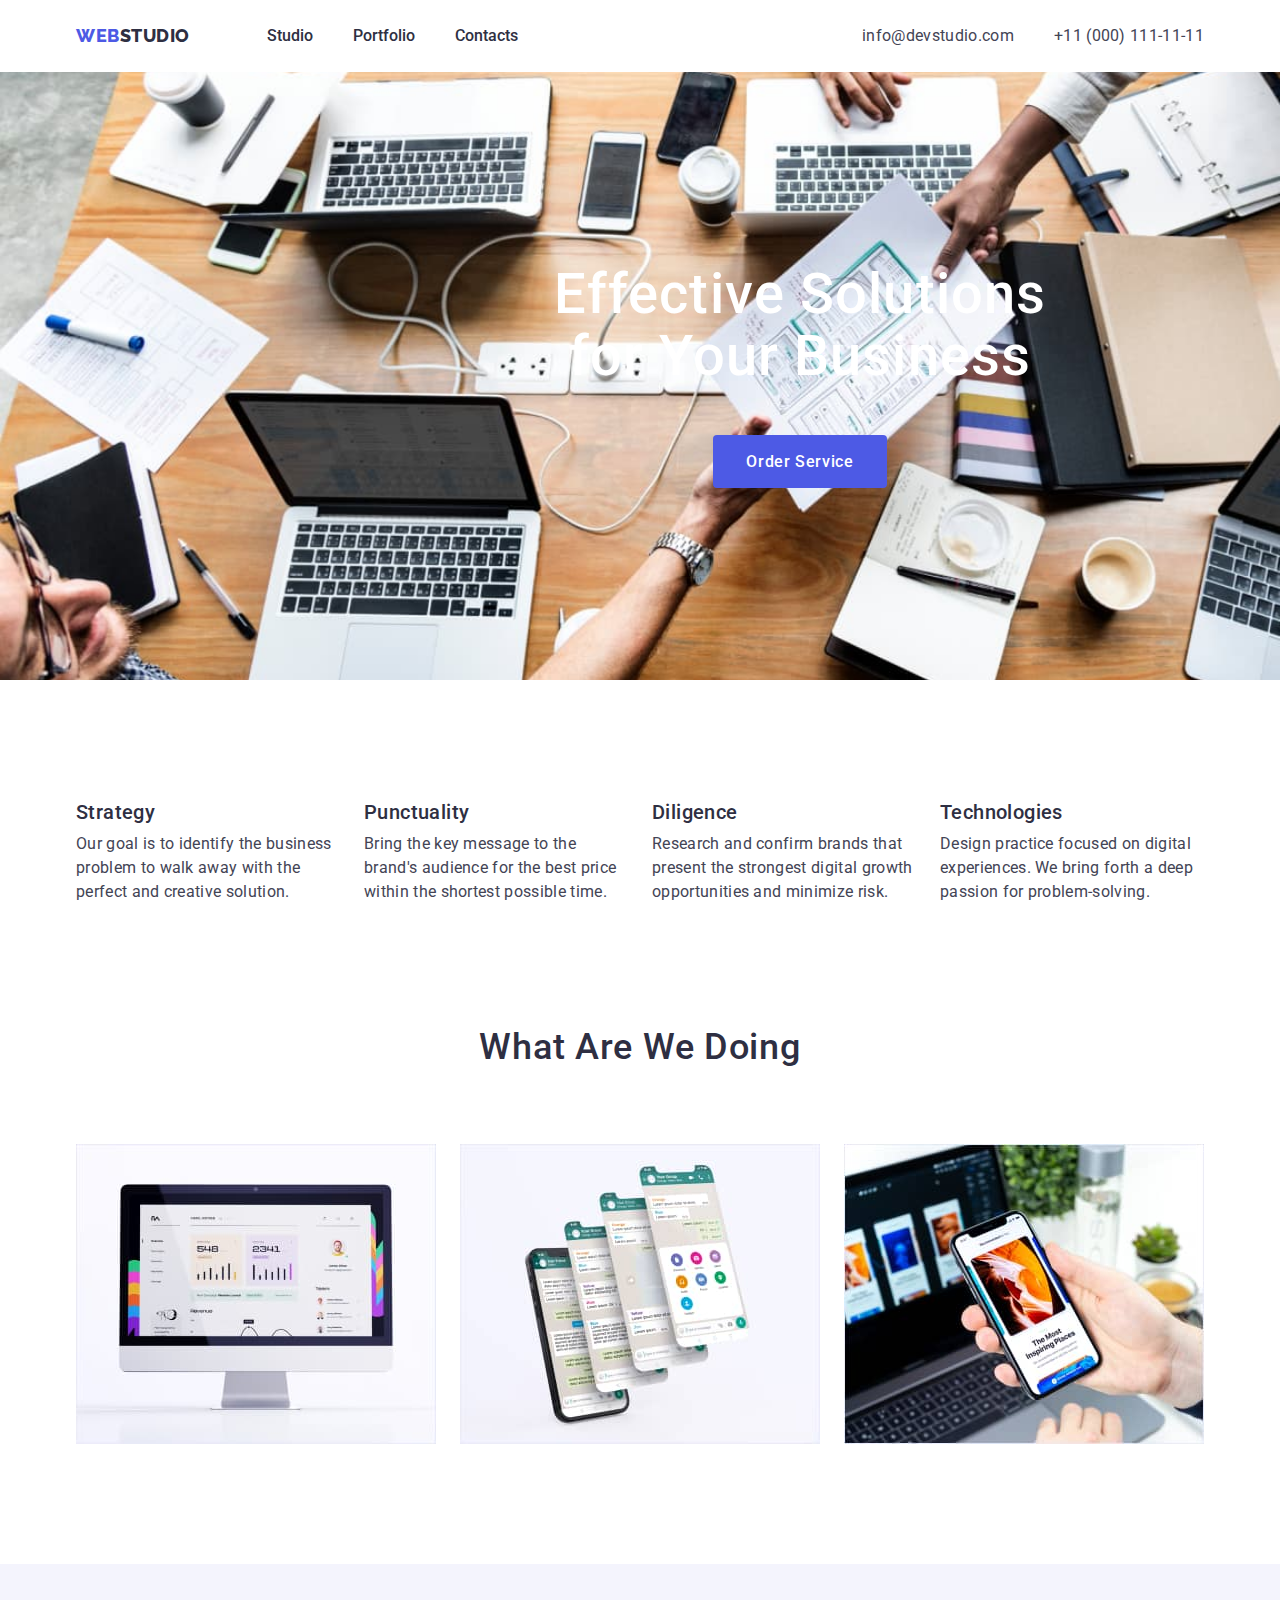
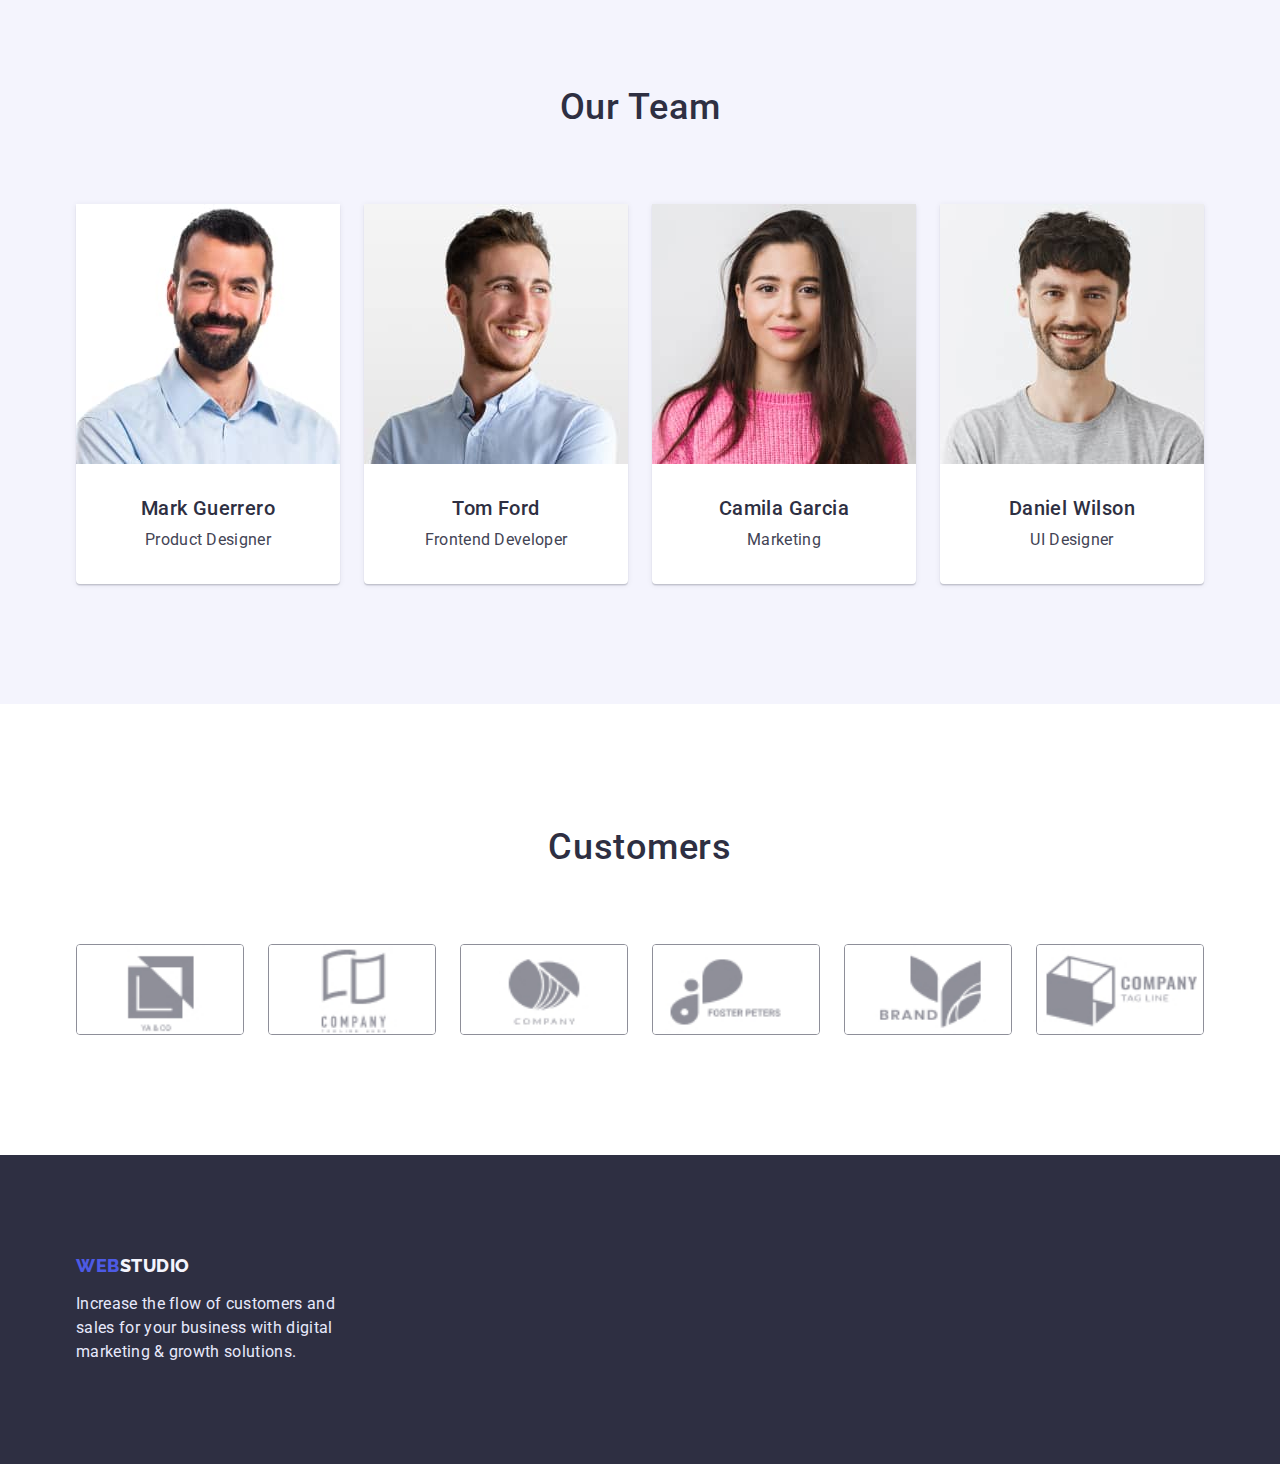
==== index.html @ 16f2228d "Summary" ====
<!DOCTYPE html>
<html lang="en">
  <head>
    <meta charset="UTF-8" >
    <meta http-equiv="X-UA-Compatible" content="IE=edge" >
    <meta name="viewport" content="width=device-width, initial-scale=1.0" >
    <title>Studio</title>
    <link
      href="https://fonts.googleapis.com/css2?family=Raleway:wght@800&family=Roboto:wght@400;500;700;900&display=swap"
      rel="stylesheet"
    >
    <link
      rel="stylesheet"
      href="https://cdn.jsdelivr.net/npm/modern-normalize@1.1.0/modern-normalize.css"
    >
    <link rel="stylesheet" href="css/styles.css" >
  </head>
  <body class="page">
    <!--шапка сторінки-->
    <header class="page-header">
      <div class="container con-header">
        <nav class="page-nav con-header">
          <a class="logo link" href="./index.html"
            >WEB<span class="text-logo">STUDIO</span></a
          >
          <ul class="menu list">
            <li class="menu-item">
              <a class="menu-link link" href="./index.html">Studio</a>
            </li>
            <li class="menu-item">
              <a class="menu-link link" href="./portfolio.html">Portfolio</a>
            </li>
            <li class="menu-item">
              <a class="menu-link link" href="./Contacts">Contacts</a>
            </li>
          </ul>
        </nav>
        <ul class="menu-contacts list">
          <li class="menu-item">
            <a class="contact-mail link" href="mailto:info@devstudio.com"
              >info@devstudio.com</a
            >
          </li>
          <li class="menu-item">
            <a class="contact-phone link" href="tel:+110001111111"
              >+11 (000) 111-11-11</a
            >
          </li>
        </ul>
      </div>
    </header>
    <div class="container"></div>
    <main class="content">
      <!--заголовок і кнопка-->
      <section class="hero">
        <div class="container">
          <h1 class="hero-title">
            Effective Solutions <br >for Your Business
          </h1>

          <button class="btn" type="button">Order Service</button>
        </div>
      </section>
      <!--прихований заголовок 2-го типу. Перша секція тексту-->
      <section class="section-work">
        <div class="container">
          <h2 class="hided">What We Teach</h2>
          <ul class="works-list list">
            <li class="works-list-item">
              <div class="text-block">
                <h3 class="works-title">Strategy</h3>
                <p class="text">
                  Our goal is to identify the business problem to walk away with
                  the perfect and creative solution.
                </p>
              </div>
            </li>
            <li class="works-list-item">
              <div class="text-block">
                <h3 class="works-title">Punctuality</h3>
                <p class="text">
                  Bring the key message to the brand's audience for the best
                  price within the shortest possible time.
                </p>
              </div>
            </li>
            <li class="works-list-item">
              <div class="text-block">
                <h3 class="works-title">Diligence</h3>
                <p class="text">
                  Research and confirm brands that present the strongest digital
                  growth opportunities and minimize risk.
                </p>
              </div>
            </li>
            <li class="works-list-item">
              <div class="text-block">
                <h3 class="works-title">Technologies</h3>
                <p class="text">
                  Design practice focused on digital experiences. We bring forth
                  a deep passion for problem-solving.
                </p>
              </div>
            </li>
          </ul>
        </div>
      </section>

      <!--список з першими фото-->
      <section class="section-app">
        <div class="container">
          <h2 class="secondary-title">What Are We Doing</h2>
          <ul class="apps-list list">
            <li class="apps-list-item">
              <img
                class="img-app"
                src="./images/img1.jpg"
                alt="personal computer"
                width="360"
              >
            </li>
            <li class="apps-list-item">
              <img
                class="img-app"
                src="./images/img2.jpg"
                alt="app for phone"
                width="360"
              >
            </li>
            <li class="apps-list-item">
              <img
                class="img-app"
                src="./images/img3.jpg"
                alt="mobile phone"
                width="360"
              >
            </li>
          </ul>
        </div>
      </section>

      <!--список з учасниками-->
      <section class="section-team">
        <div class="container">
          <h2 class="secondary-title">Our Team</h2>
          <ul class="team-list list">
            <li class="team-list-item">
              <img
                class="img"
                src="./images/img4.jpg"
                alt="our designer"
                width="264"
              >
              <div class="container-our-team">
                <h3 class="team-title">Mark Guerrero</h3>
                <p class="team-text">Product Designer</p>
              </div>
            </li>
            <li class="team-list-item">
              <img
                class="img"
                src="./images/img5.jpg"
                alt="our developer"
                width="264"
              >
              <div class="container-our-team">
                <h3 class="team-title">Tom Ford</h3>
                <p class="team-text">Frontend Developer</p>
              </div>
            </li>
            <li class="team-list-item">
              <img
                class="img"
                src="./images/img6.jpg"
                alt="our marketing"
                width="264"
              >
              <div class="container-our-team">
                <h3 class="team-title">Camila Garcia</h3>
                <p class="team-text">Marketing</p>
              </div>
            </li>
            <li class="team-list-item">
              <img
                class="img"
                src="./images/img7.jpg"
                alt="our ul designer"
                width="264"
              >
              <div class="container-our-team">
                <h3 class="team-title">Daniel Wilson</h3>
                <p class="team-text">UI Designer</p>
              </div>
            </li>
          </ul>
        </div>
      </section>
      <section class="section-customers">
        <div class="container">
          <h2 class="secondary-title">Customers</h2>
          <ul class="customers-list list">
            <li class="customer-list-item">
              <img class="img-customers" src="./images/logo.jpg" alt="">
            </li>
            <li class="customer-list-item">
              <img class="img-customers" src="./images/logo1.jpg" alt="">
            </li>
            <li class="customer-list-item">
              <img class="img-customers" src="./images/logo2.jpg" alt="">
            </li>
            <li class="customer-list-item">
              <img class="img-customers" src="./images/logo3.jpg" alt="">
            </li>
            <li class="customer-list-item">
              <img class="img-customers" src="./images/logo4.jpg" alt="">
            </li>
            <li class="customer-list-item">
              <img class="img-customers" src="./images/logo5.jpg" alt="">
            </li>
          </ul>
        </div>

      </section>
    </main>
    <!--підвал, але без посилань-->
    <footer class="page-footer">
      <div class="container">
        <a class="logo-footer link" href="./index.html"
          >WEB<span class="text-logo-footer">STUDIO</span></a
        >
        <div class="text-block">
          <p class="text-footer">
            Increase the flow of customers and sales for your business with
            digital marketing & growth solutions.
          </p>
        </div>
      </div>
    </footer>
  </body>
</html>
---- css/styles.css ----
/* Утиліти */
:root {
--primary-brand : #4D5AE5;
--text-col : #434455;
--dark : #2E2F42;
--subtle-text : #8E8F99;
--accent : #E7E9FC;
--light : #F4F4FD;
--success : #31D0AA;
--pure-white : #FFFFFF;
}
body {
    font-family: 'Roboto', sans-serif;
    background-color: var(--pure-white);
    color: var(--text-col);
}

.list {
    list-style: none; 
}
.link {
    text-decoration: none;
}
h1,h2,h3,p,ul {
    margin: 0;
    padding: 0;
}
/* Хедер */
.page-header {
    background-color: var(--pure-white);
    box-shadow: 0px 2px 1px rgba(46, 47, 66, 0.08), 
    0px 1px 1px rgba(46, 47, 66, 0.16),
    0px 1px 6px rgba(46, 47, 66, 0.08);
}
.logo {
    margin-top: 24px;
    margin-right: 77px;
    margin-bottom: 24px;

    color: var(--primary-brand);

    font-family: 'Raleway';
    font-weight: 800;
    font-size: 18px;
    line-height: 1.33;
    display: flex;
    align-items: center;
    letter-spacing: 0.03em;
    text-transform: uppercase;
}
.text-logo {
    color: var(--dark);
}
.menu {
    display: flex;
}
.menu-link {
    padding-top: 24px;
    padding-bottom: 24px;
    
    font-weight: 500;
    font-size: 16px;
    line-height: 24px;
    letter-spacing: 1.5;
    color: var(--dark);
}
.menu-item:not(:last-child) {
    margin-right: 40px;
}
/* .menu-item + .menu-item {
    margin-left: 20px;
} */
.menu-contacts {
    display: flex;
    margin-left: auto;
}
.menu-link:active {
    color: var(--primary-brand);
}
.contact-phone {
    padding-top: 24px;
    padding-bottom: 24px;
    
    font-size: 16px;
    line-height: 1.5;
    letter-spacing: 0.02em;
    color: var(--text-col);
}
.contact-phone:hover,
.contact-phone:focus {
    color: var(--primary-brand)
}
.contact-mail {
    margin-left: auto;
    padding-top: 24px;
    padding-bottom: 24px;

    font-size: 16px;
    line-height: 1.5;
    letter-spacing: 0.02em;
    color: var(--text-col);
}
.contact-mail:hover,
.contact-mail:focus {
    color: var(--primary-brand);
}
/* Контейнер, секції */
.container {
    width: 1158px;
    padding-left: 15px;
    padding-right: 15px;
    margin-right: auto;
    margin-left: auto;

    /* outline: 2px solid red; */
}
.con-header {
    display: flex;
    align-items: center;
}

.section {
    padding-bottom: 120px;
}
.section-work {
    padding-top: 120px;
    padding-bottom: 120px;
}
.section-app {
    padding-bottom: 120px;
}
.section-team {
    background-color: var(--light);
    padding-top: 120px;
    padding-bottom: 120px;
}
.section-customers {
    padding-top: 120px;
    padding-bottom: 120px;
}
/* Герой */

.hero {
    padding-bottom: 192px;
    padding-top: 192px;

    background-color: var(--dark);
    background-image: url(../images/hero.jpg);
    background-repeat: no-repeat;
    background-position: center;
    background-size: cover;
    min-width: 1600px;
  }
.hero-title {
    /* padding-top: 192px; */
    margin-bottom: 48px;

    color: var(--pure-white);
    font-weight: 500;
    font-size: 56px;
    line-height: 1.1;
    text-align: center;
    letter-spacing: 0.02em;
  }
  /* Кнопки */
.btn {
    display: block;
    margin: auto;
    min-width: 69px;
    border-radius: 4px;
    border: 1px solid transparent;
    padding: 16px 32px;

    color: var(--pure-white);
    font-family: 'Roboto', sans-serif;
    background-color: var(--primary-brand);
    font-weight: 500;
    font-size: 16px;
    line-height: 1.19;
    display: flex;
    align-items: center;
    letter-spacing: 0.04em;
    cursor: pointer;
    text-align: center;
}
.btn:hover,
.btn:focus {
    color: var(--accent);
    background-color: var(--primary-brand);
    border: 1px solid;
    border-color: var(--primary-brand);
    box-shadow: 0px 3px 1px rgba(0, 0, 0, 0.1),
    0px 2px 1px rgba(0, 0, 0, 0.08),
    0px 2px 2px rgba(0, 0, 0, 0.12);
}
.btn:active {
    background-color: var(--primary-brand);
    color: var(--pure-white);
}
.btn-filter {
    display: block;
    min-width: 69px;
    border-radius: 4px;
    border: 1px solid;
    border-color: var(--accent);
    padding: 12px 24px;

    color: var(--primary-brand);
    font-family: 'Roboto', sans-serif;
    background-color: var(--light);
    font-weight: 500;
    font-size: 16px;
    line-height: 1.19;
    display: flex;
    align-items: center;
    letter-spacing: 0.04em;
    cursor: pointer;
    text-align: center;  
}
.btn-filter:hover,
.btn-filter:focus {
    background-color: var(--primary-brand);
    color: var(--pure-white);
    border: 1px solid;
    border-color: var(--primary-brand);
    box-shadow: 0px 3px 1px rgba(0, 0, 0, 0.1),
    0px 2px 1px rgba(0, 0, 0, 0.08),
    0px 2px 2px rgba(0, 0, 0, 0.12);
}
.btn-filter:active {
    background-color: var(--primary-brand);
    color: var(--pure-white);
    box-shadow: 0px 3px 1px rgba(0, 0, 0, 0.1),
    0px 2px 1px rgba(0, 0, 0, 0.08),
    0px 2px 2px rgba(0, 0, 0, 0.12);
}
/* Контент */
.hided {
    position: absolute;
    width: 1px;
    height: 1px;
    margin: -1px;
    border: 0;
    padding: 0;
    white-space: nowrap;
    clip-path: inset(100%);
    clip: rect(0 0 0 0);
    overflow: hidden;
    /* так сказав ментор */
}
.secondary-title {
    margin-bottom: 72px;

    font-weight: 500;
    font-size: 36px;
    line-height: 1.33;
    text-align: center;
    letter-spacing: 0.02em;
    text-transform: capitalize;
    color: var(--dark);
}
.works-list {
    display: flex;
    justify-content: space-between;
}
.apps-list {
    display: flex;
    justify-content: space-between;
}
.team-list {
    display: flex;
    justify-content: space-between;
}
.team-list-item {
    background-color: var(--pure-white);
    box-shadow: 0px 1px 6px rgba(46, 47, 66, 0.08),
    0px 1px 1px rgba(46, 47, 66, 0.16),
    0px 2px 1px rgba(46, 47, 66, 0.08);
    border-radius: 0px 0px 4px 4px;
}

.works-title {
    margin-bottom: 8px;

    font-weight: 500;
    font-size: 20px;
    line-height: 1.2;
    letter-spacing: 0.02em;
    color: var(--dark); 
}
.team-title {
    margin-bottom: 8px;

    font-weight: 500;
    font-size: 20px;
    line-height: 1.2;
    letter-spacing: 0.02em;
    text-align: center;
    color: var(--dark);
}
.text {
    font-size: 16px;
    line-height: 1.5;
    letter-spacing: 0.02em;
    color: var(--text-col);
}
.text-block {
    width: 264px;
}
.team-text {
    font-size: 16px;
    line-height: 1.5;
    text-align: center;
    letter-spacing: 0.02em;
    color: var(--text-col);
}
.container-our-team {
    padding-top: 32px;
    padding-bottom: 32px;
}

/* Футер */

.page-footer {
    background-color: var(--dark);
    padding-top: 100px;
    padding-bottom: 100px;
}
.logo-footer {
    margin-bottom: 16px;

    font-family: 'Raleway';
    font-weight: 800;
    font-size: 18px;
    line-height: 1.17;
    display: flex;
    align-items: center;
    letter-spacing: 0.03em;
    text-transform: uppercase;
    color: var(--primary-brand);
}
.text-logo-footer {
    font-family: 'Raleway';
    font-weight: 800;
    font-size: 18px;
    line-height: 1.17;
    display: flex;
    align-items: center;
    letter-spacing: 0.03em;
    text-transform: uppercase;
    color: var(--light);
}
.text-footer {
    font-size: 16px;
    line-height: 1.5;
    letter-spacing: 0.02em;
    color: var(--accent);
}

/* Портфоліо */

.section-portfolio {
    padding-top: 96px;
    padding-bottom: 120px;
}

.filter-btn {
    display: flex;
    justify-content: center;
}
.filter-btn-item:not(:last-child) {
    margin-right: 24px;
}

.list-works {
    margin-top: 72px;
    display: flex;
    flex-wrap: wrap;
    row-gap: 48px;
    column-gap: 24px;
    flex-basis: calc((100% - 48px)/3);
}
.list-works-item {
    box-shadow: 0px 1px 6px 0px #2E2F4214;

    /* outline: 1px solid red; */
}
.list-works-item:hover, 
.list-works-item:focus {
    box-shadow: 0px 1px 6px rgba(46, 47, 66, 0.08),
    0px 1px 1px rgba(46, 47, 66, 0.16),
    0px 2px 1px rgba(46, 47, 66, 0.08);

}
/* .list-works-item:nth-child(3n) {
    margin-right: 0;
} */
.list-works-item:nth-last-child(-n+3) {
    margin-bottom: 0;
}
.img {
    display: block;
}
.img-app {
    display: block;
}
.img-customers {
    display: block;
    width: 168px;
    border: 1px solid;
    border-color: var(--subtle-text);
    border-radius: 4px;
}
.title-list-works {
    margin-bottom: 8px;
    
    font-weight: 500;
    font-size: 20px;
    line-height: 1.2;
    letter-spacing: 0.02em;
    color: var(--dark);
}
.text-list-works {
    font-size: 16px;
    line-height: 1.5;
    letter-spacing: 0.02em;
    color: var(--text-col);
}
.container-works-item {
    padding: 32px 16px;
    /* box-shadow: 0px 1px 6px rgba(46, 47, 66, 0.08);
    border-bottom: 0.5px solid;
    border-right: 0.5px solid;
    border-left: 0.5px solid; */
    


    /* border-color: var(--light); */
    /* border: 0.5px solid #F4F4FD; */
}
.customers-list {
    display: flex;
    justify-content: space-between;
}
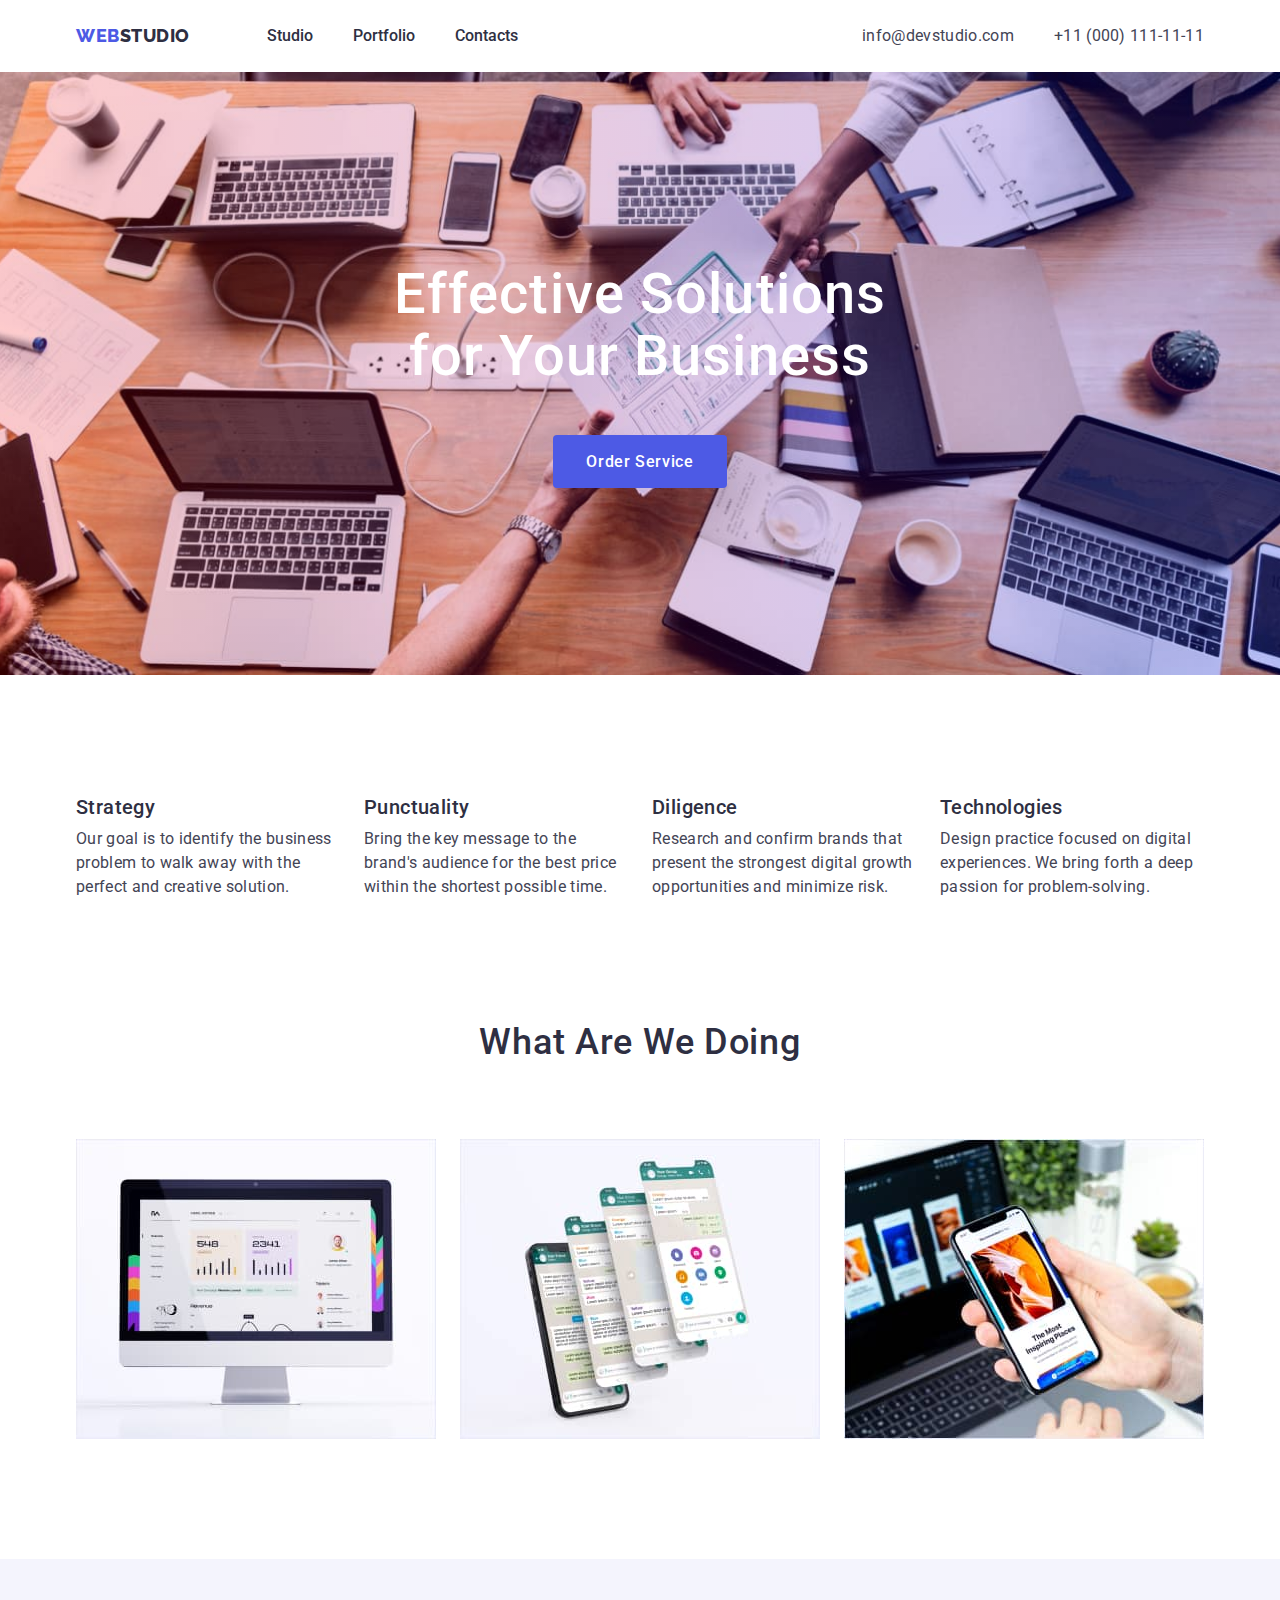
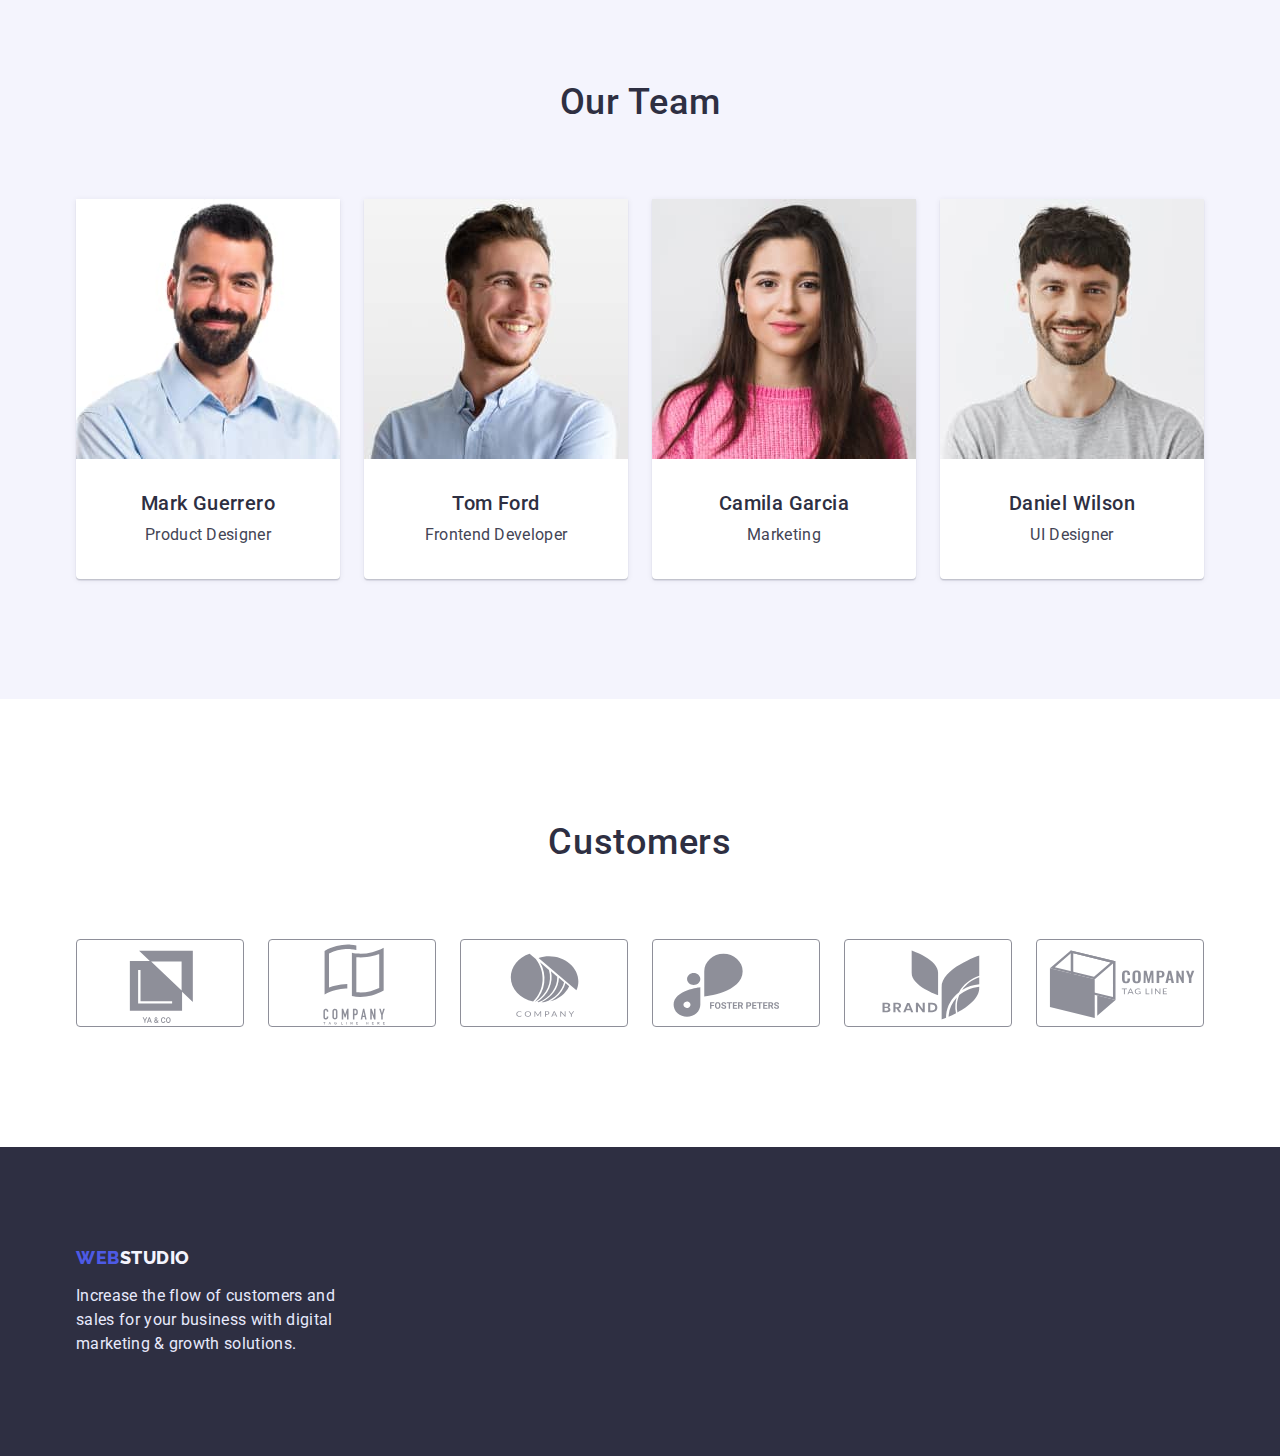
==== commit ed69ee01: "Summary" ====
--- a/index.html
+++ b/index.html
@@ -200,22 +200,46 @@
           <h2 class="secondary-title">Customers</h2>
           <ul class="customers-list list">
             <li class="customer-list-item">
-              <img class="img-customers" src="./images/logo.jpg" alt="">
-            </li>
-            <li class="customer-list-item">
-              <img class="img-customers" src="./images/logo1.jpg" alt="">
-            </li>
-            <li class="customer-list-item">
-              <img class="img-customers" src="./images/logo2.jpg" alt="">
-            </li>
-            <li class="customer-list-item">
-              <img class="img-customers" src="./images/logo3.jpg" alt="">
-            </li>
-            <li class="customer-list-item">
-              <img class="img-customers" src="./images/logo4.jpg" alt="">
-            </li>
-            <li class="customer-list-item">
-              <img class="img-customers" src="./images/logo5.jpg" alt="">
+            <a class="customer-list-link link" href="">
+              <svg class="icon-customers">
+                <use href="./images/symbol-defs.svg#icon-logo1"></use>
+              </svg>
+            </a>
+            </li>
+            <li class="customer-list-item">
+              <a class="customer-list-link link" href="">
+                <svg class="icon-customers">
+                  <use href="./images/symbol-defs.svg#icon-logo2"></use>
+                </svg>
+              </a>
+            </li>
+            <li class="customer-list-item">
+              <a class="customer-list-link link" href="">
+                <svg class="icon-customers">
+                  <use href="./images/symbol-defs.svg#icon-logo3"></use>
+                </svg>
+              </a>
+            </li>
+            <li class="customer-list-item">
+              <a class="customer-list-link link" href="">
+                <svg class="icon-customers">
+                  <use href="./images/symbol-defs.svg#icon-logo4"></use>
+                </svg>
+              </a>
+            </li>
+            <li class="customer-list-item">
+              <a class="customer-list-link link" href="">
+                <svg class="icon-customers">
+                  <use href="./images/symbol-defs.svg#icon-logo5"></use>
+                </svg>
+              </a>
+            </li>
+            <li class="customer-list-item">
+              <a class="customer-list-link link" href="">
+                <svg class="icon-customers">
+                  <use href="./images/symbol-defs.svg#icon-logo6"></use>
+                </svg>
+              </a>
             </li>
           </ul>
         </div>
--- a/css/styles.css
+++ b/css/styles.css
@@ -141,15 +141,22 @@
 /* Герой */
 
 .hero {
+    height: 603px;
+    max-width: 1600px;
+    margin-left: auto;
+    margin-right: auto;
     padding-bottom: 192px;
     padding-top: 192px;
+    background-image: linear-gradient(to right, rgba(255, 0, 0, 0.2), rgba(0, 0, 255, 0.2)),
+    url(../images/hero.jpg);
+    /* background-image: ; */
 
     background-color: var(--dark);
-    background-image: url(../images/hero.jpg);
+    
     background-repeat: no-repeat;
     background-position: center;
     background-size: cover;
-    min-width: 1600px;
+    
   }
 .hero-title {
     /* padding-top: 192px; */
@@ -404,13 +411,6 @@
 .img-app {
     display: block;
 }
-.img-customers {
-    display: block;
-    width: 168px;
-    border: 1px solid;
-    border-color: var(--subtle-text);
-    border-radius: 4px;
-}
 .title-list-works {
     margin-bottom: 8px;
     
@@ -441,4 +441,12 @@
 .customers-list {
     display: flex;
     justify-content: space-between;
+}
+.icon-customers {
+    display: block;
+    width: 168px;
+    height: 88px;
+    border: 1px solid;
+    border-color: var(--subtle-text);
+    border-radius: 4px;
 }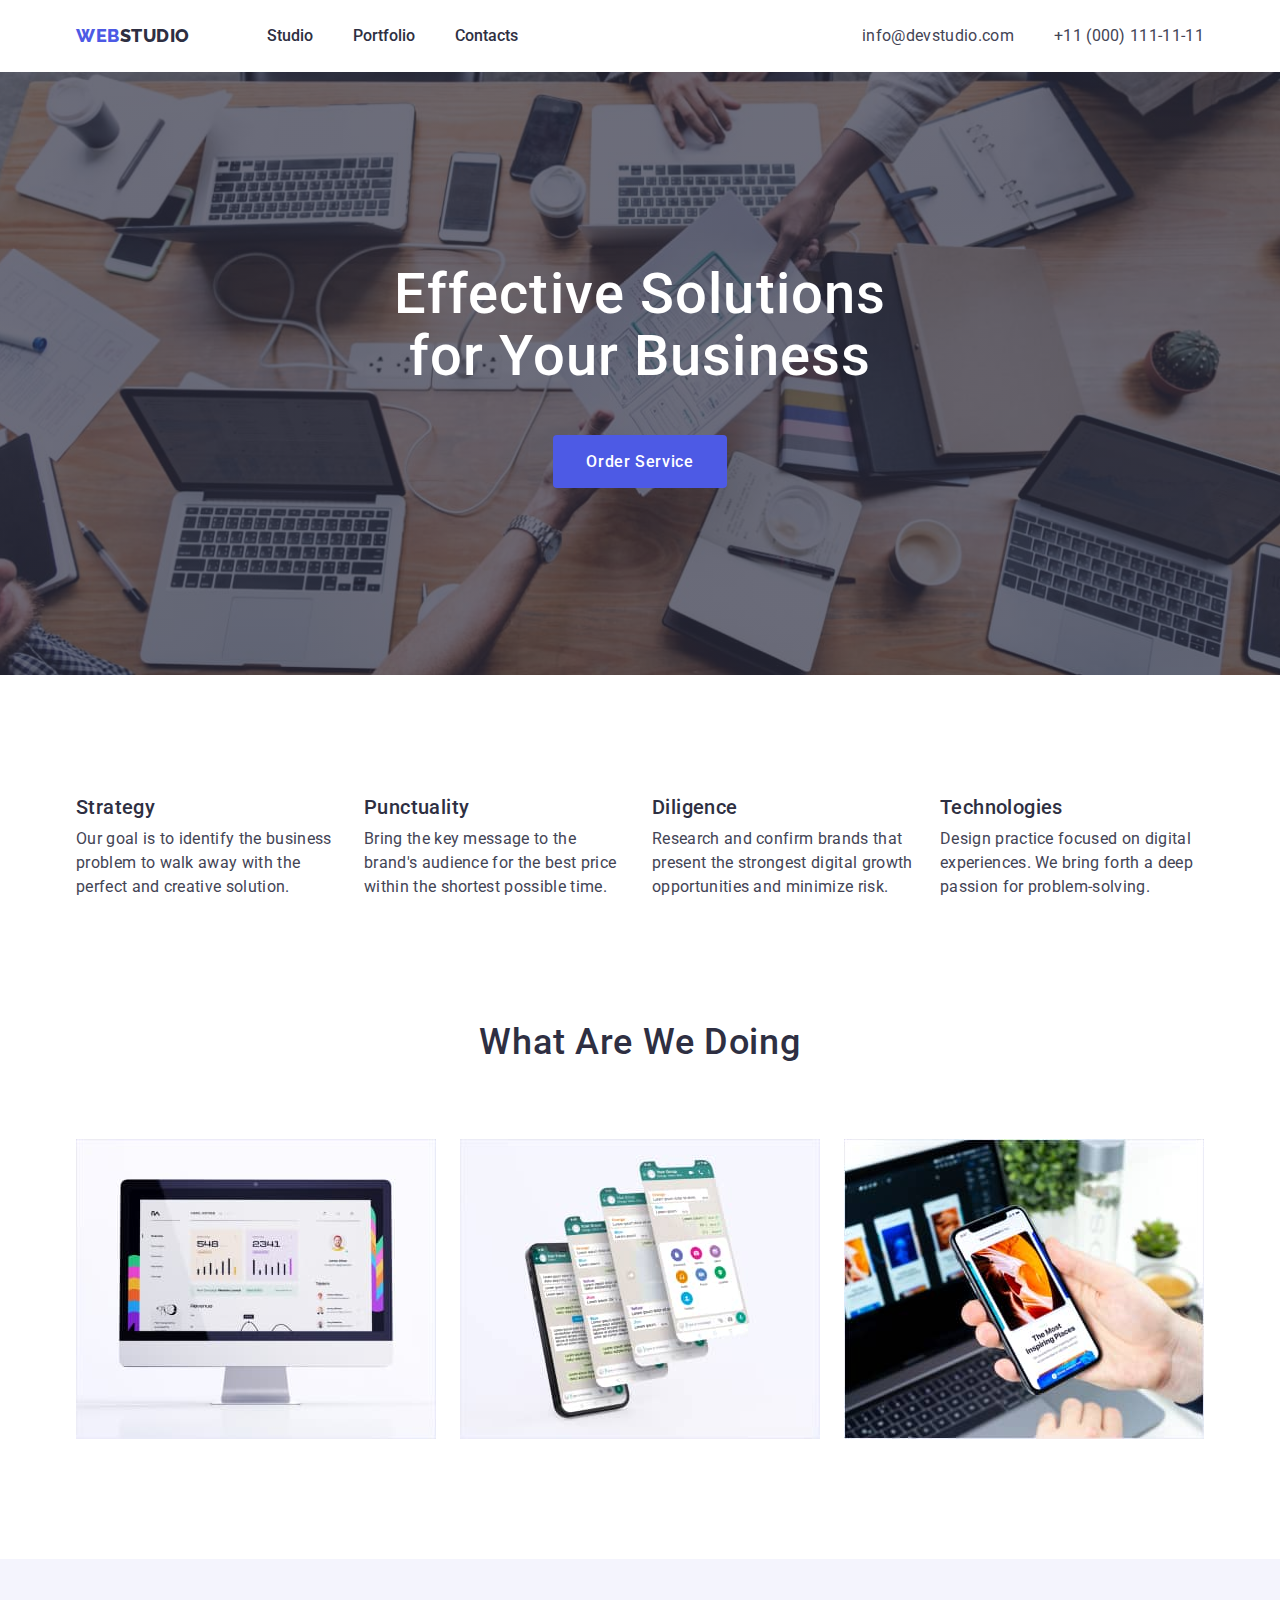
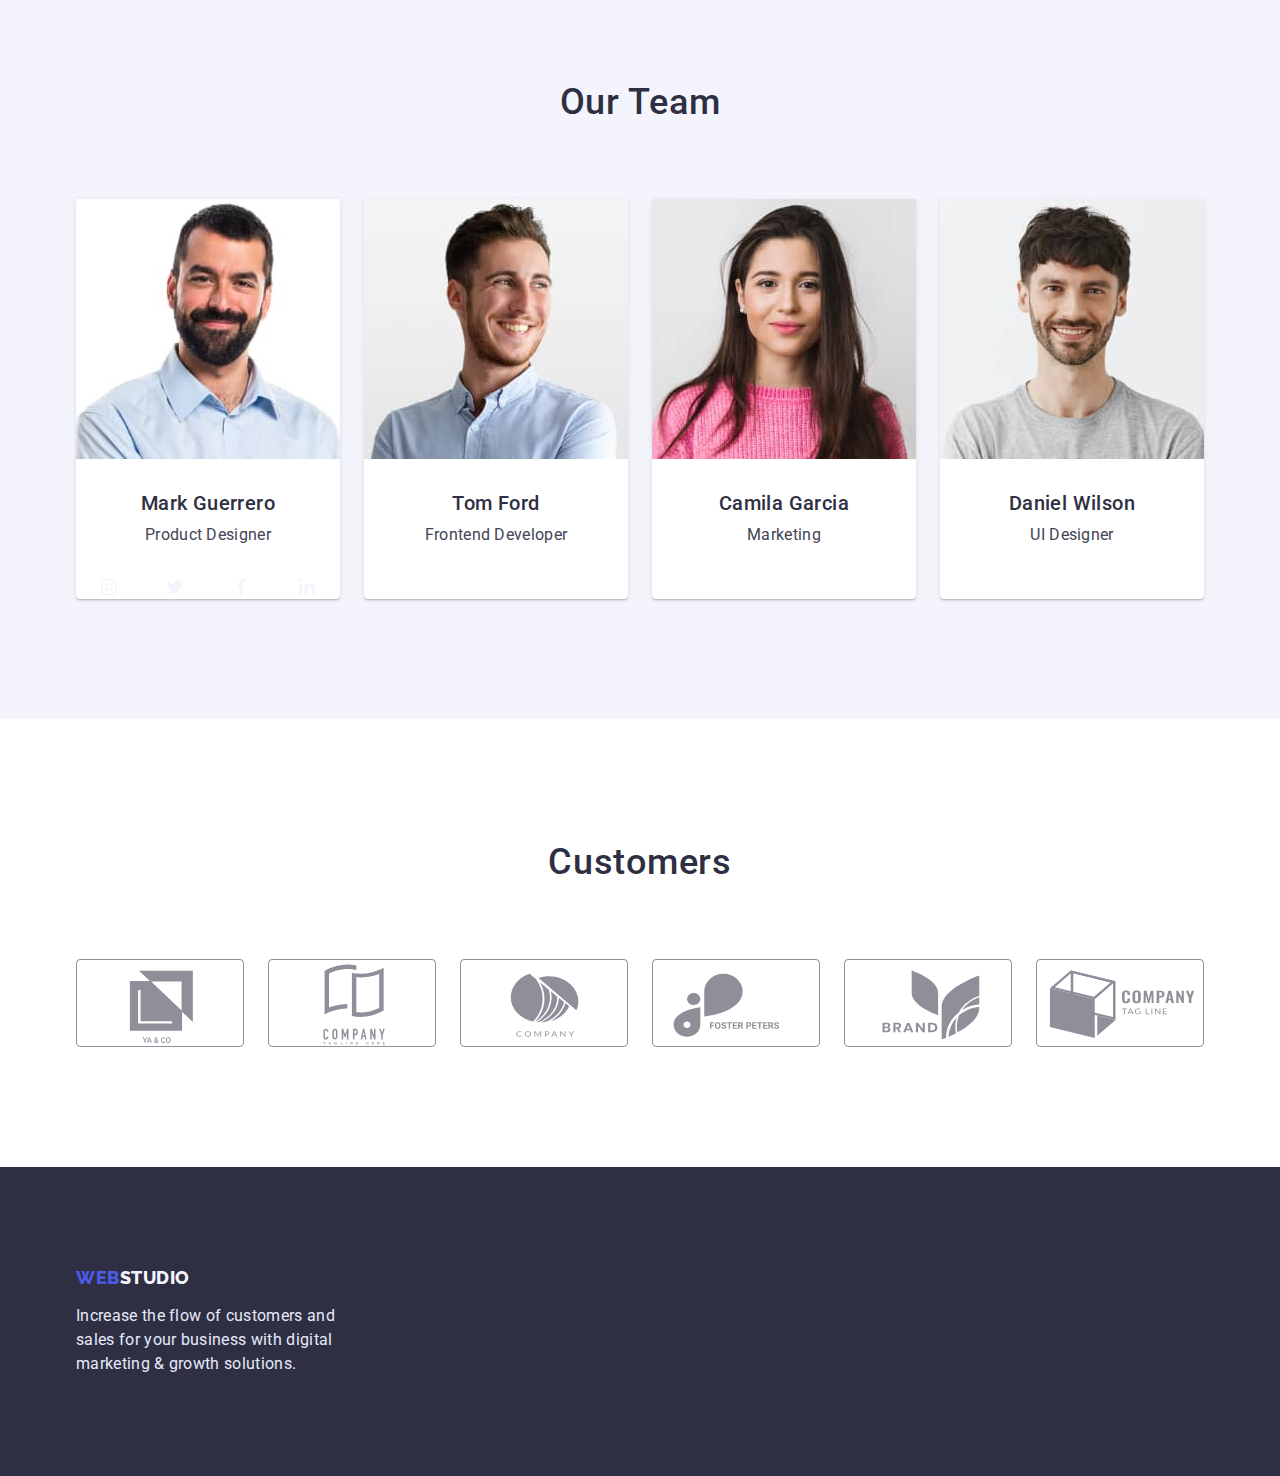
==== commit 6d268373: "Summary" ====
--- a/index.html
+++ b/index.html
@@ -155,6 +155,28 @@
                 <h3 class="team-title">Mark Guerrero</h3>
                 <p class="team-text">Product Designer</p>
               </div>
+              <ul class="social-media list">
+                <li class="social-media-item">
+                  <svg class="svg-social-media">
+                    <use href="./images/symbol-defs.svg#icon-instagram"></use>
+                  </svg>
+                </li>
+                <li class="social-media-item">
+                  <svg class="svg-social-media">
+                    <use href="./images/symbol-defs.svg#icon-twitter"></use>
+                  </svg>
+                </li>
+                <li class="social-media-item">
+                  <svg class="svg-social-media">
+                    <use href="./images/symbol-defs.svg#icon-facebook"></use>
+                  </svg>
+                </li>
+                <li class="social-media-item">
+                  <svg class="svg-social-media">
+                    <use href="./images/symbol-defs.svg#icon-linkedin"></use>
+                  </svg>
+                </li>
+              </ul>
             </li>
             <li class="team-list-item">
               <img
@@ -167,6 +189,12 @@
                 <h3 class="team-title">Tom Ford</h3>
                 <p class="team-text">Frontend Developer</p>
               </div>
+              <ul class="social-media list">
+                <li class="social-media-item"></li>
+                <li class="social-media-item"></li>
+                <li class="social-media-item"></li>
+                <li class="social-media-item"></li>
+              </ul>
             </li>
             <li class="team-list-item">
               <img
@@ -179,6 +207,12 @@
                 <h3 class="team-title">Camila Garcia</h3>
                 <p class="team-text">Marketing</p>
               </div>
+              <ul class="social-media list">
+                <li class="social-media-item"></li>
+                <li class="social-media-item"></li>
+                <li class="social-media-item"></li>
+                <li class="social-media-item"></li>
+              </ul>
             </li>
             <li class="team-list-item">
               <img
@@ -191,6 +225,12 @@
                 <h3 class="team-title">Daniel Wilson</h3>
                 <p class="team-text">UI Designer</p>
               </div>
+              <ul class="social-media list">
+                <li class="social-media-item"></li>
+                <li class="social-media-item"></li>
+                <li class="social-media-item"></li>
+                <li class="social-media-item"></li>
+              </ul>
             </li>
           </ul>
         </div>
--- a/css/styles.css
+++ b/css/styles.css
@@ -142,12 +142,12 @@
 
 .hero {
     height: 603px;
-    max-width: 1600px;
+    max-width: 1440px;
     margin-left: auto;
     margin-right: auto;
     padding-bottom: 192px;
     padding-top: 192px;
-    background-image: linear-gradient(to right, rgba(255, 0, 0, 0.2), rgba(0, 0, 255, 0.2)),
+    background-image: linear-gradient(to right, rgba(46, 47, 66, 0.7), rgba(46, 47, 66, 0.7)),
     url(../images/hero.jpg);
     /* background-image: ; */
 
@@ -449,4 +449,17 @@
     border: 1px solid;
     border-color: var(--subtle-text);
     border-radius: 4px;
+}
+.customers-list:hover {
+    color: var(--primary-brand);
+    ;
+}
+.social-media {
+    display: flex;
+    justify-content: space-around;
+    align-items: center;
+}
+.svg-social-media {
+    width: 16px;
+    height: 16px;
 }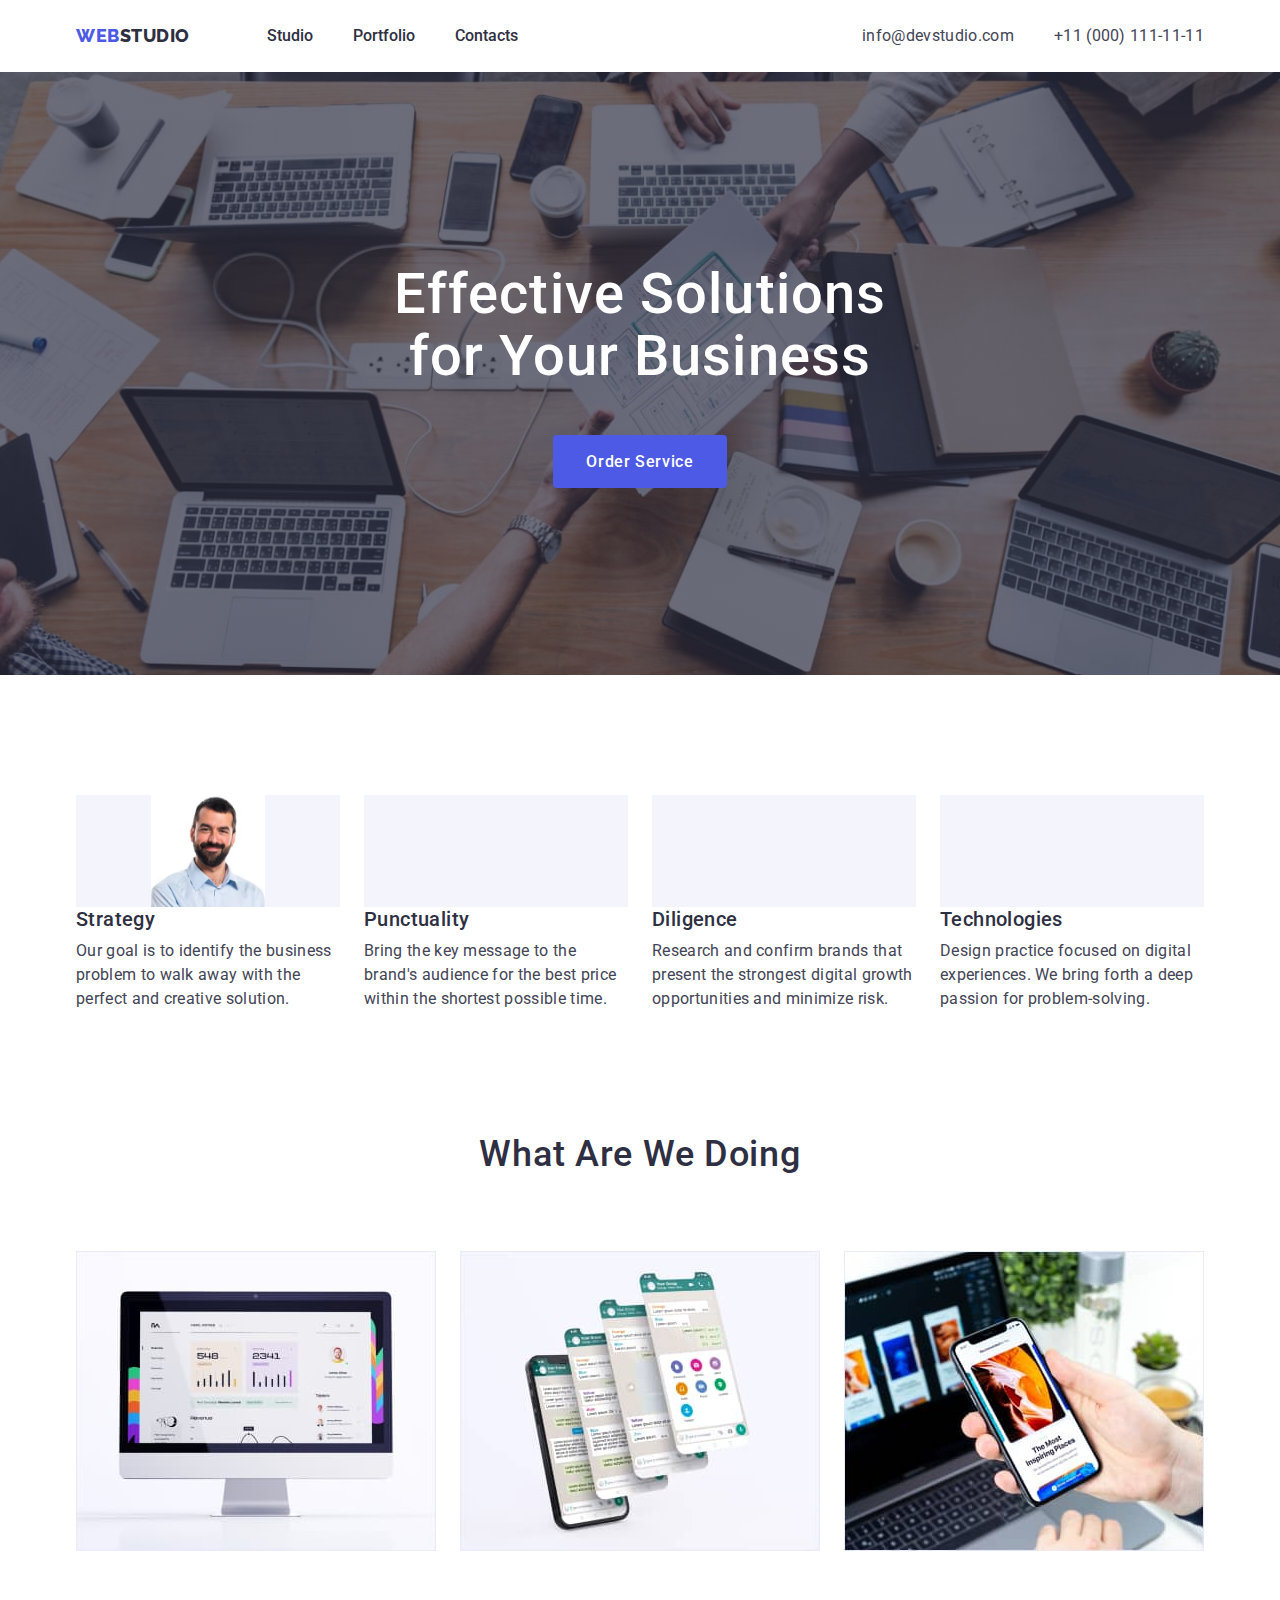
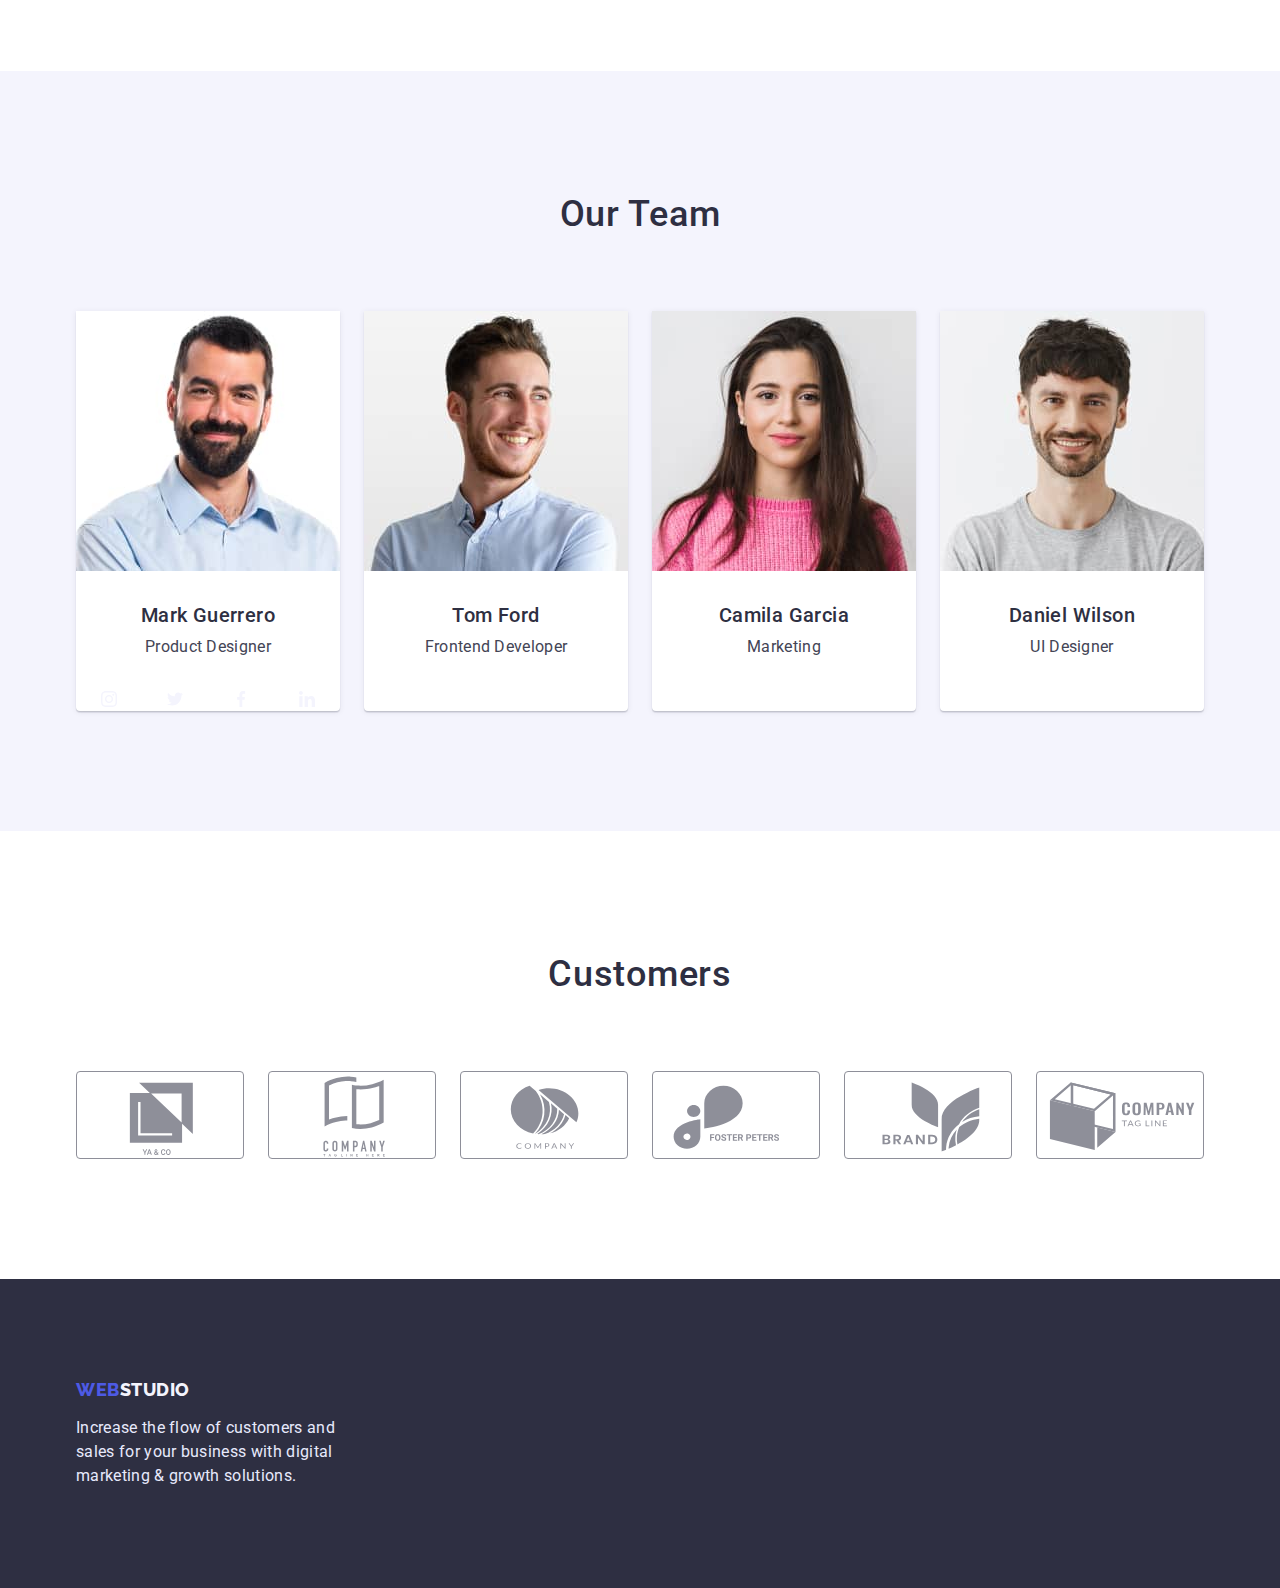
==== commit 94f68528: "Summary" ====
--- a/index.html
+++ b/index.html
@@ -66,7 +66,7 @@
         <div class="container">
           <h2 class="hided">What We Teach</h2>
           <ul class="works-list list">
-            <li class="works-list-item">
+            <li class="works-list-item iconj">
               <div class="text-block">
                 <h3 class="works-title">Strategy</h3>
                 <p class="text">
--- a/css/styles.css
+++ b/css/styles.css
@@ -270,6 +270,22 @@
     display: flex;
     justify-content: space-between;
 }
+.works-list-item::before {
+    display: block;
+    content: "";
+    /* width: 264px; */
+    height: 112px;
+    /* outline: 1px solid red; */
+    /* border-corner-image: url(../images/symbol-defs.svg#icon-instagram); */
+    background-size: contain;
+    background-repeat: no-repeat;
+    background-position: center;
+    background-color: var(--light);
+    padding-bottom: 8px;
+}
+.iconj::before {
+    background-image: url(../images/img4.jpg);
+}
 .apps-list {
     display: flex;
     justify-content: space-between;
@@ -449,11 +465,14 @@
     border: 1px solid;
     border-color: var(--subtle-text);
     border-radius: 4px;
-}
-.customers-list:hover {
-    color: var(--primary-brand);
+    fill: red;
+}
+.icon-customers:hover {
+    fill: red;
+    /* background-color: var(--success) */
     ;
 }
+
 .social-media {
     display: flex;
     justify-content: space-around;
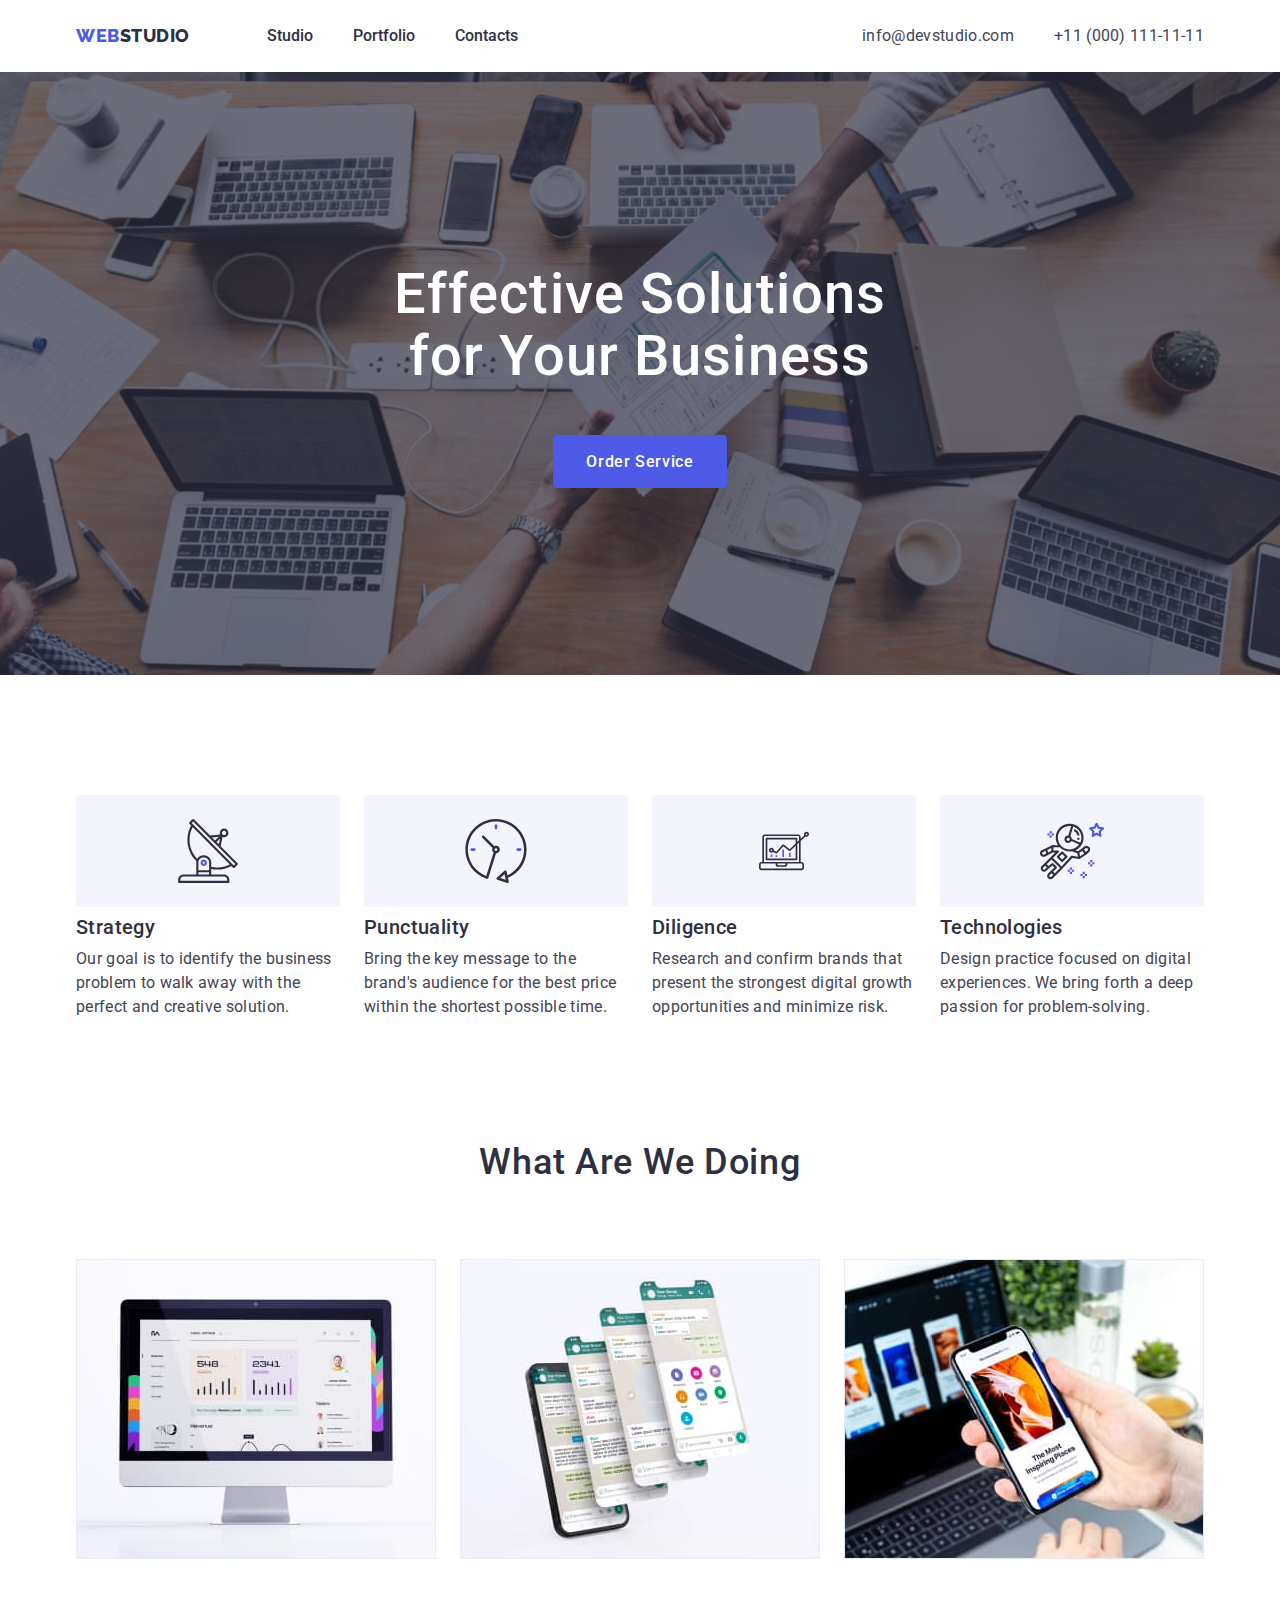
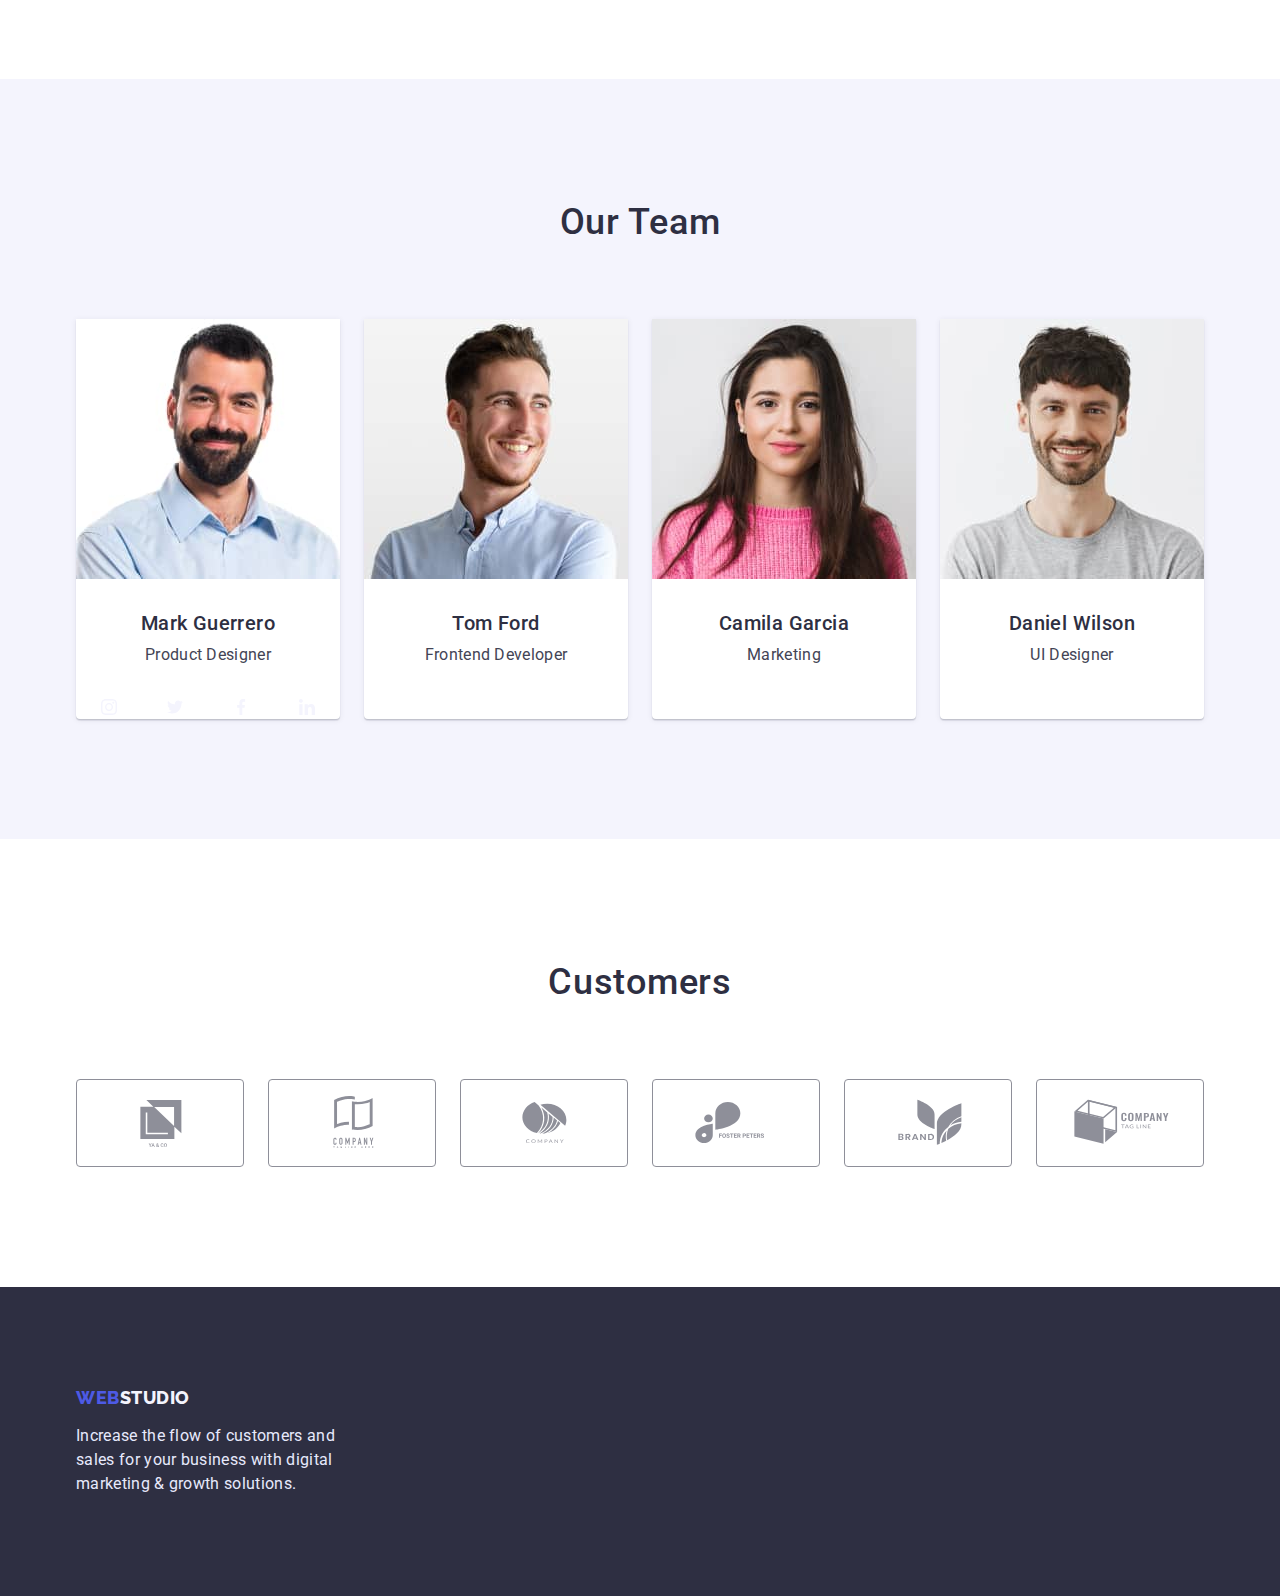
==== commit 6c17bd22: "Summary" ====
--- a/index.html
+++ b/index.html
@@ -66,7 +66,12 @@
         <div class="container">
           <h2 class="hided">What We Teach</h2>
           <ul class="works-list list">
-            <li class="works-list-item iconj">
+            <li class="works-list-item">
+              <div class="svg-works">
+                <svg class="svg-works-list" widht="60px" height="64px">
+                  <use href="./images/symbol-defs.svg#icon-antenna"></use>
+                </svg>
+              </div>
               <div class="text-block">
                 <h3 class="works-title">Strategy</h3>
                 <p class="text">
@@ -76,6 +81,11 @@
               </div>
             </li>
             <li class="works-list-item">
+              <div class="svg-works">
+                <svg class="svg-works-list" widht="61px" height="64px">
+                  <use href="./images/symbol-defs.svg#icon-clock"></use>
+                </svg>
+              </div>
               <div class="text-block">
                 <h3 class="works-title">Punctuality</h3>
                 <p class="text">
@@ -85,6 +95,11 @@
               </div>
             </li>
             <li class="works-list-item">
+              <div class="svg-works">
+                <svg class="svg-works-list" widht="64px" height="50px">
+                  <use href="./images/symbol-defs.svg#icon-diagram"></use>
+                </svg>
+              </div>
               <div class="text-block">
                 <h3 class="works-title">Diligence</h3>
                 <p class="text">
@@ -94,6 +109,11 @@
               </div>
             </li>
             <li class="works-list-item">
+              <div class="svg-works">
+                <svg class="svg-works-list" widht="64px" height="64px">
+                  <use href="./images/symbol-defs.svg#icon-astronaut"></use>
+                </svg>
+              </div>
               <div class="text-block">
                 <h3 class="works-title">Technologies</h3>
                 <p class="text">
@@ -157,9 +177,11 @@
               </div>
               <ul class="social-media list">
                 <li class="social-media-item">
-                  <svg class="svg-social-media">
-                    <use href="./images/symbol-defs.svg#icon-instagram"></use>
-                  </svg>
+                  <a href="">
+                    <svg class="svg-social-media">
+                      <use href="./images/symbol-defs.svg#icon-instagram"></use>
+                    </svg>
+                  </a>
                 </li>
                 <li class="social-media-item">
                   <svg class="svg-social-media">
@@ -240,14 +262,14 @@
           <h2 class="secondary-title">Customers</h2>
           <ul class="customers-list list">
             <li class="customer-list-item">
-            <a class="customer-list-link link" href="">
-              <svg class="icon-customers">
-                <use href="./images/symbol-defs.svg#icon-logo1"></use>
-              </svg>
-            </a>
-            </li>
-            <li class="customer-list-item">
-              <a class="customer-list-link link" href="">
+              <a class="customer-list-link link" href="">
+                <svg class="icon-customers">
+                  <use href="./images/symbol-defs.svg#icon-logo1"></use>
+                </svg>
+              </a>
+            </li>
+            <li class="customer-list-item">
+              <a class="customer-list-link link"href="">
                 <svg class="icon-customers">
                   <use href="./images/symbol-defs.svg#icon-logo2"></use>
                 </svg>
--- a/css/styles.css
+++ b/css/styles.css
@@ -270,21 +270,21 @@
     display: flex;
     justify-content: space-between;
 }
-.works-list-item::before {
-    display: block;
+.svg-works {
+    display: flex;
+    justify-content: center;
+    align-items: center;
     content: "";
-    /* width: 264px; */
+    width: 264px;
     height: 112px;
+    border-radius: 4px;
+
     /* outline: 1px solid red; */
-    /* border-corner-image: url(../images/symbol-defs.svg#icon-instagram); */
-    background-size: contain;
-    background-repeat: no-repeat;
-    background-position: center;
     background-color: var(--light);
-    padding-bottom: 8px;
-}
-.iconj::before {
-    background-image: url(../images/img4.jpg);
+    margin-bottom: 8px;
+}
+.svg-works-list {
+    position: center;
 }
 .apps-list {
     display: flex;
@@ -458,19 +458,23 @@
     display: flex;
     justify-content: space-between;
 }
-.icon-customers {
-    display: block;
+.customer-list-item {
+    display: flex;
+    justify-content: center;
+    align-items: center;
     width: 168px;
     height: 88px;
     border: 1px solid;
     border-color: var(--subtle-text);
     border-radius: 4px;
-    fill: red;
-}
-.icon-customers:hover {
-    fill: red;
-    /* background-color: var(--success) */
-    ;
+}
+/* .customer-list-link {
+display: flex;
+align-items: center;
+} */
+.icon-customers {
+    width: 104px;
+    height: 56px;
 }
 
 .social-media {
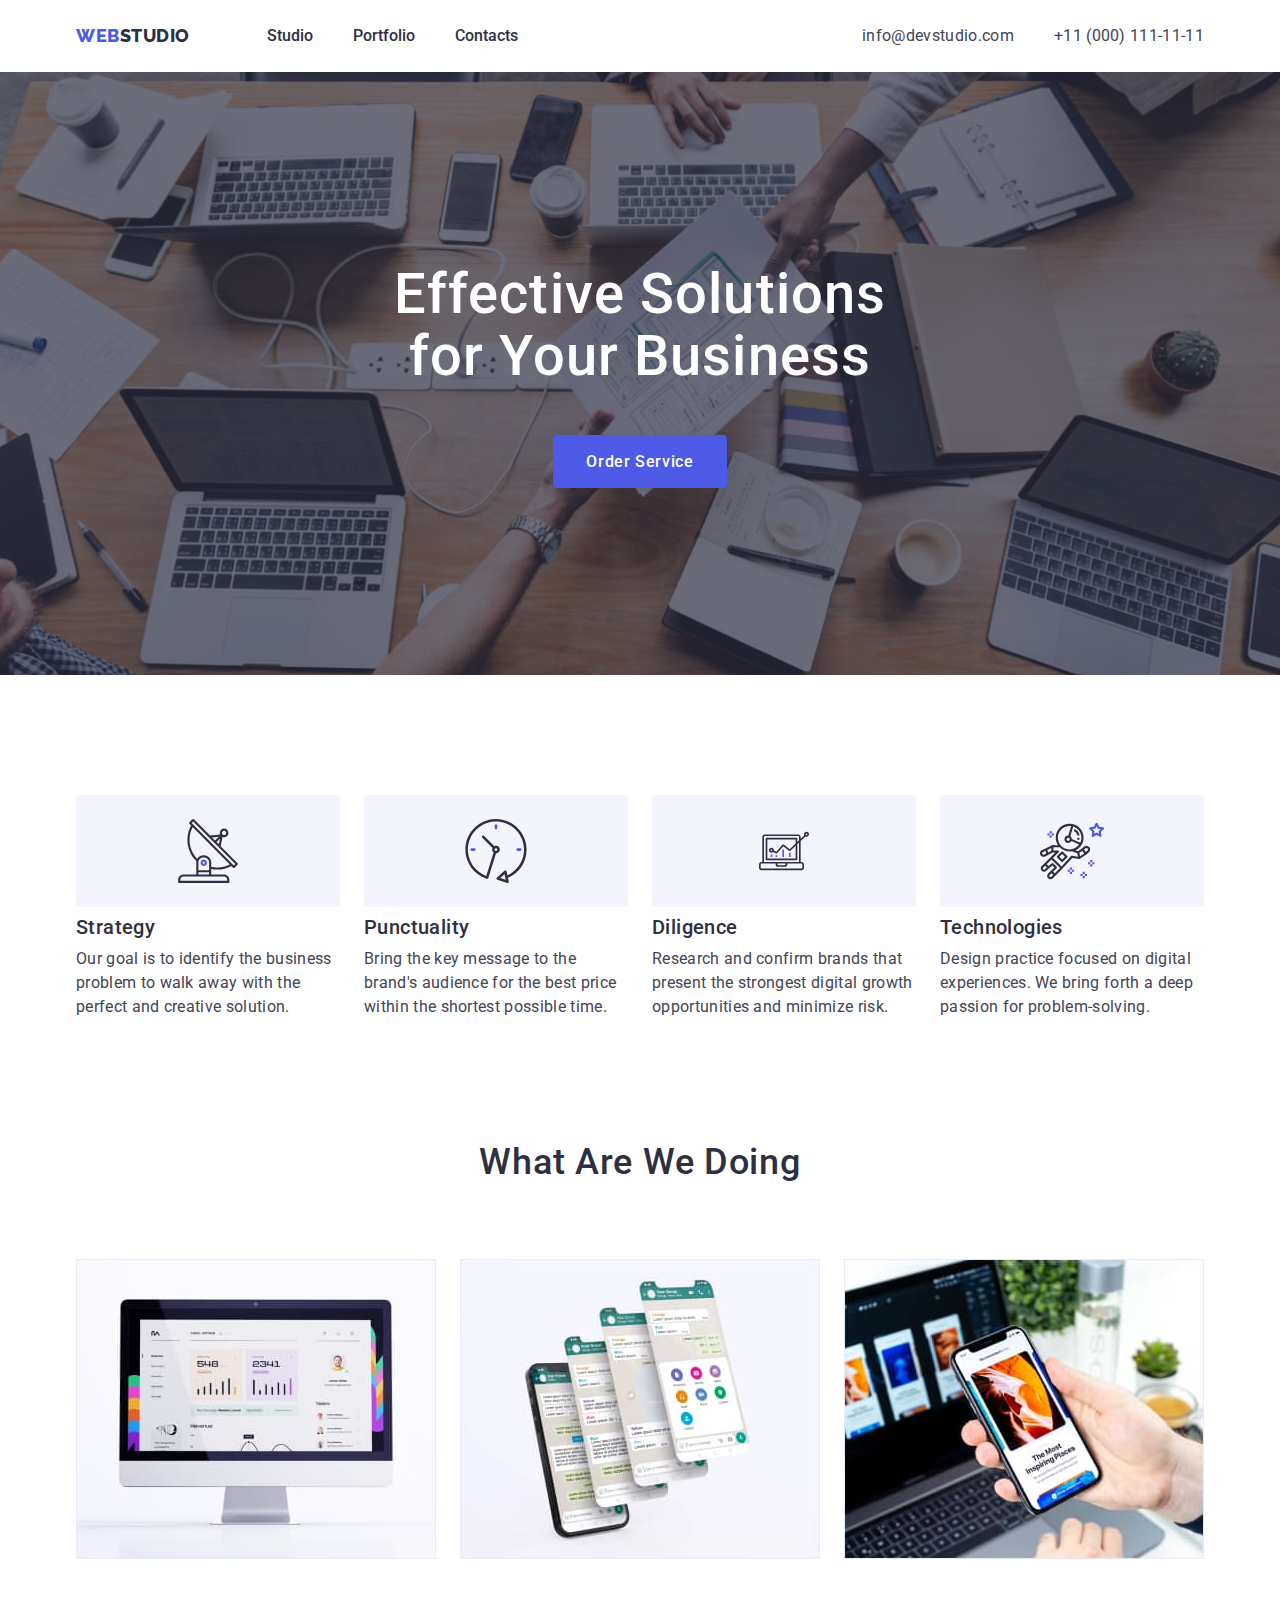
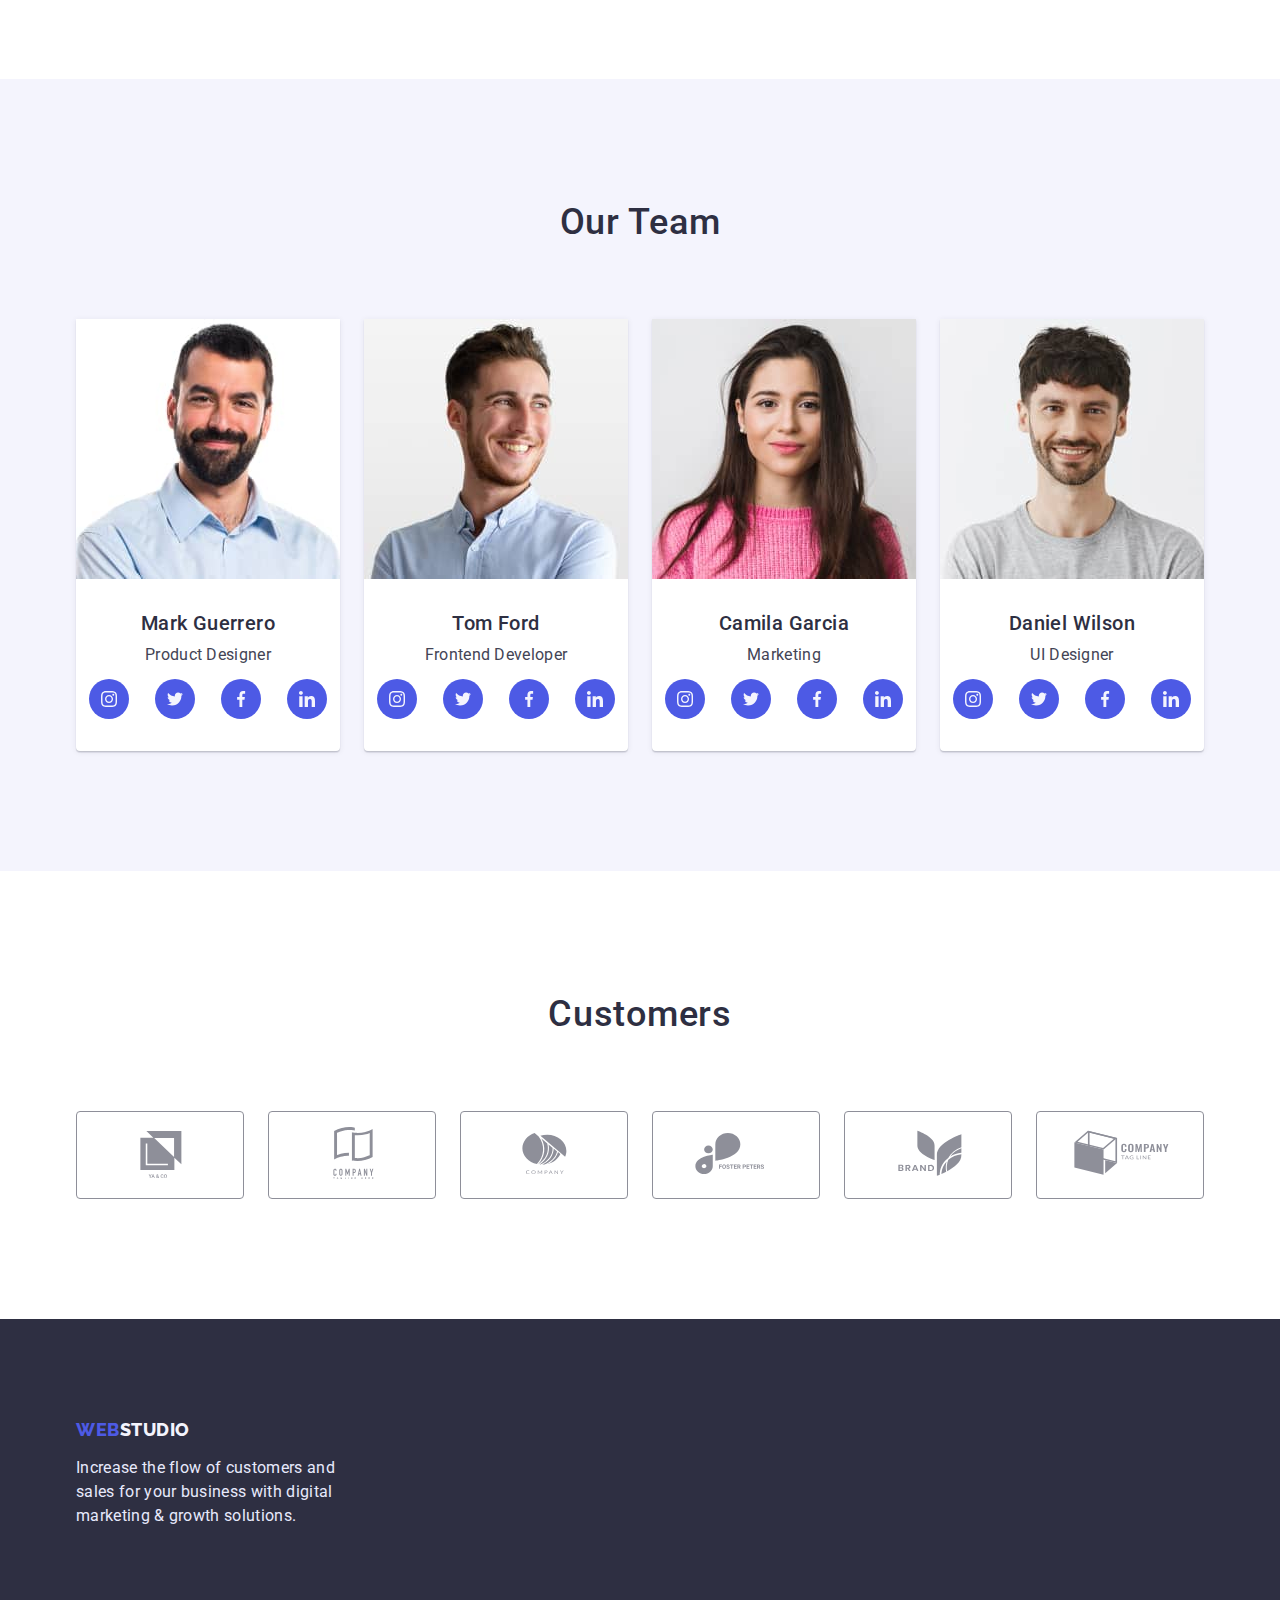
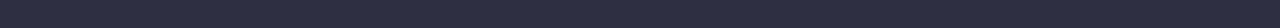
==== commit 604f1cba: "Summary" ====
--- a/index.html
+++ b/index.html
@@ -174,31 +174,37 @@
               <div class="container-our-team">
                 <h3 class="team-title">Mark Guerrero</h3>
                 <p class="team-text">Product Designer</p>
-              </div>
-              <ul class="social-media list">
-                <li class="social-media-item">
-                  <a href="">
-                    <svg class="svg-social-media">
-                      <use href="./images/symbol-defs.svg#icon-instagram"></use>
-                    </svg>
-                  </a>
-                </li>
-                <li class="social-media-item">
-                  <svg class="svg-social-media">
-                    <use href="./images/symbol-defs.svg#icon-twitter"></use>
-                  </svg>
-                </li>
-                <li class="social-media-item">
-                  <svg class="svg-social-media">
-                    <use href="./images/symbol-defs.svg#icon-facebook"></use>
-                  </svg>
-                </li>
-                <li class="social-media-item">
-                  <svg class="svg-social-media">
-                    <use href="./images/symbol-defs.svg#icon-linkedin"></use>
-                  </svg>
-                </li>
-              </ul>
+                <ul class="social-media list">
+                  <li class="social-media-item">
+                    <a class="social-media-link link" href="">
+                      <svg class="svg-social-media" width="16px" height="16px">
+                        <use href="./images/symbol-defs.svg#icon-instagram"></use>
+                      </svg>
+                    </a>
+                  </li>
+                  <li class="social-media-item">
+                    <a class="social-media-link link" href="">
+                      <svg class="svg-social-media" width="16px" height="16px">
+                        <use href="./images/symbol-defs.svg#icon-twitter"></use>
+                      </svg>
+                    </a>
+                  </li>
+                  <li class="social-media-item">
+                    <a class="social-media-link link" href="">
+                      <svg class="svg-social-media" width="16px" height="16px">
+                        <use href="./images/symbol-defs.svg#icon-facebook"></use>
+                      </svg>
+                    </a>
+                  </li>
+                  <li class="social-media-item">
+                    <a class="social-media-link link" href="">
+                      <svg class="svg-social-media" width="16px" height="16px">
+                        <use href="./images/symbol-defs.svg#icon-linkedin"></use>
+                      </svg>
+                    </a>
+                  </li>
+                </ul>
+              </div>
             </li>
             <li class="team-list-item">
               <img
@@ -210,13 +216,37 @@
               <div class="container-our-team">
                 <h3 class="team-title">Tom Ford</h3>
                 <p class="team-text">Frontend Developer</p>
-              </div>
-              <ul class="social-media list">
-                <li class="social-media-item"></li>
-                <li class="social-media-item"></li>
-                <li class="social-media-item"></li>
-                <li class="social-media-item"></li>
-              </ul>
+                <ul class="social-media list">
+                  <li class="social-media-item">
+                    <a class="social-media-link link" href="">
+                      <svg class="svg-social-media" width="16px" height="16px">
+                        <use href="./images/symbol-defs.svg#icon-instagram"></use>
+                      </svg>
+                    </a>
+                  </li>
+                  <li class="social-media-item">
+                    <a class="social-media-link link" href="">
+                      <svg class="svg-social-media" width="16px" height="16px">
+                        <use href="./images/symbol-defs.svg#icon-twitter"></use>
+                      </svg>
+                    </a>
+                  </li>
+                  <li class="social-media-item">
+                    <a class="social-media-link link" href="">
+                      <svg class="svg-social-media" width="16px" height="16px">
+                        <use href="./images/symbol-defs.svg#icon-facebook"></use>
+                      </svg>
+                    </a>
+                  </li>
+                  <li class="social-media-item">
+                    <a class="social-media-link link" href="">
+                      <svg class="svg-social-media" width="16px" height="16px">
+                        <use href="./images/symbol-defs.svg#icon-linkedin"></use>
+                      </svg>
+                    </a>
+                  </li>
+                </ul>
+              </div>
             </li>
             <li class="team-list-item">
               <img
@@ -228,13 +258,37 @@
               <div class="container-our-team">
                 <h3 class="team-title">Camila Garcia</h3>
                 <p class="team-text">Marketing</p>
-              </div>
-              <ul class="social-media list">
-                <li class="social-media-item"></li>
-                <li class="social-media-item"></li>
-                <li class="social-media-item"></li>
-                <li class="social-media-item"></li>
-              </ul>
+                <ul class="social-media list">
+                  <li class="social-media-item">
+                    <a class="social-media-link link" href="">
+                      <svg class="svg-social-media" width="16px" height="16px">
+                        <use href="./images/symbol-defs.svg#icon-instagram"></use>
+                      </svg>
+                    </a>
+                  </li>
+                  <li class="social-media-item">
+                    <a class="social-media-link link" href="">
+                      <svg class="svg-social-media" width="16px" height="16px">
+                        <use href="./images/symbol-defs.svg#icon-twitter"></use>
+                      </svg>
+                    </a>
+                  </li>
+                  <li class="social-media-item">
+                    <a class="social-media-link link" href="">
+                      <svg class="svg-social-media" width="16px" height="16px">
+                        <use href="./images/symbol-defs.svg#icon-facebook"></use>
+                      </svg>
+                    </a>
+                  </li>
+                  <li class="social-media-item">
+                    <a class="social-media-link link" href="">
+                      <svg class="svg-social-media" width="16px" height="16px">
+                        <use href="./images/symbol-defs.svg#icon-linkedin"></use>
+                      </svg>
+                    </a>
+                  </li>
+                </ul>
+              </div>
             </li>
             <li class="team-list-item">
               <img
@@ -246,13 +300,37 @@
               <div class="container-our-team">
                 <h3 class="team-title">Daniel Wilson</h3>
                 <p class="team-text">UI Designer</p>
-              </div>
-              <ul class="social-media list">
-                <li class="social-media-item"></li>
-                <li class="social-media-item"></li>
-                <li class="social-media-item"></li>
-                <li class="social-media-item"></li>
-              </ul>
+                <ul class="social-media list">
+                  <li class="social-media-item">
+                    <a class="social-media-link link" href="">
+                      <svg class="svg-social-media" width="16px" height="16px">
+                        <use href="./images/symbol-defs.svg#icon-instagram"></use>
+                      </svg>
+                    </a>
+                  </li>
+                  <li class="social-media-item">
+                    <a class="social-media-link link" href="">
+                      <svg class="svg-social-media" width="16px" height="16px">
+                        <use href="./images/symbol-defs.svg#icon-twitter"></use>
+                      </svg>
+                    </a>
+                  </li>
+                  <li class="social-media-item">
+                    <a class="social-media-link link" href="">
+                      <svg class="svg-social-media" width="16px" height="16px">
+                        <use href="./images/symbol-defs.svg#icon-facebook"></use>
+                      </svg>
+                    </a>
+                  </li>
+                  <li class="social-media-item">
+                    <a class="social-media-link link" href="">
+                      <svg class="svg-social-media" width="16px" height="16px">
+                        <use href="./images/symbol-defs.svg#icon-linkedin"></use>
+                      </svg>
+                    </a>
+                  </li>
+                </ul>
+              </div>
             </li>
           </ul>
         </div>
--- a/css/styles.css
+++ b/css/styles.css
@@ -476,13 +476,18 @@
     width: 104px;
     height: 56px;
 }
-
 .social-media {
     display: flex;
+    text-align: center;
     justify-content: space-around;
-    align-items: center;
-}
-.svg-social-media {
-    width: 16px;
-    height: 16px;
+    margin-top: 12px;
+}
+.social-media-link {
+    display: flex;
+    align-items: center;
+    justify-content: center;
+    width: 40px;
+    height: 40px;
+    background-color: var(--primary-brand);
+    border-radius: 50%;
 }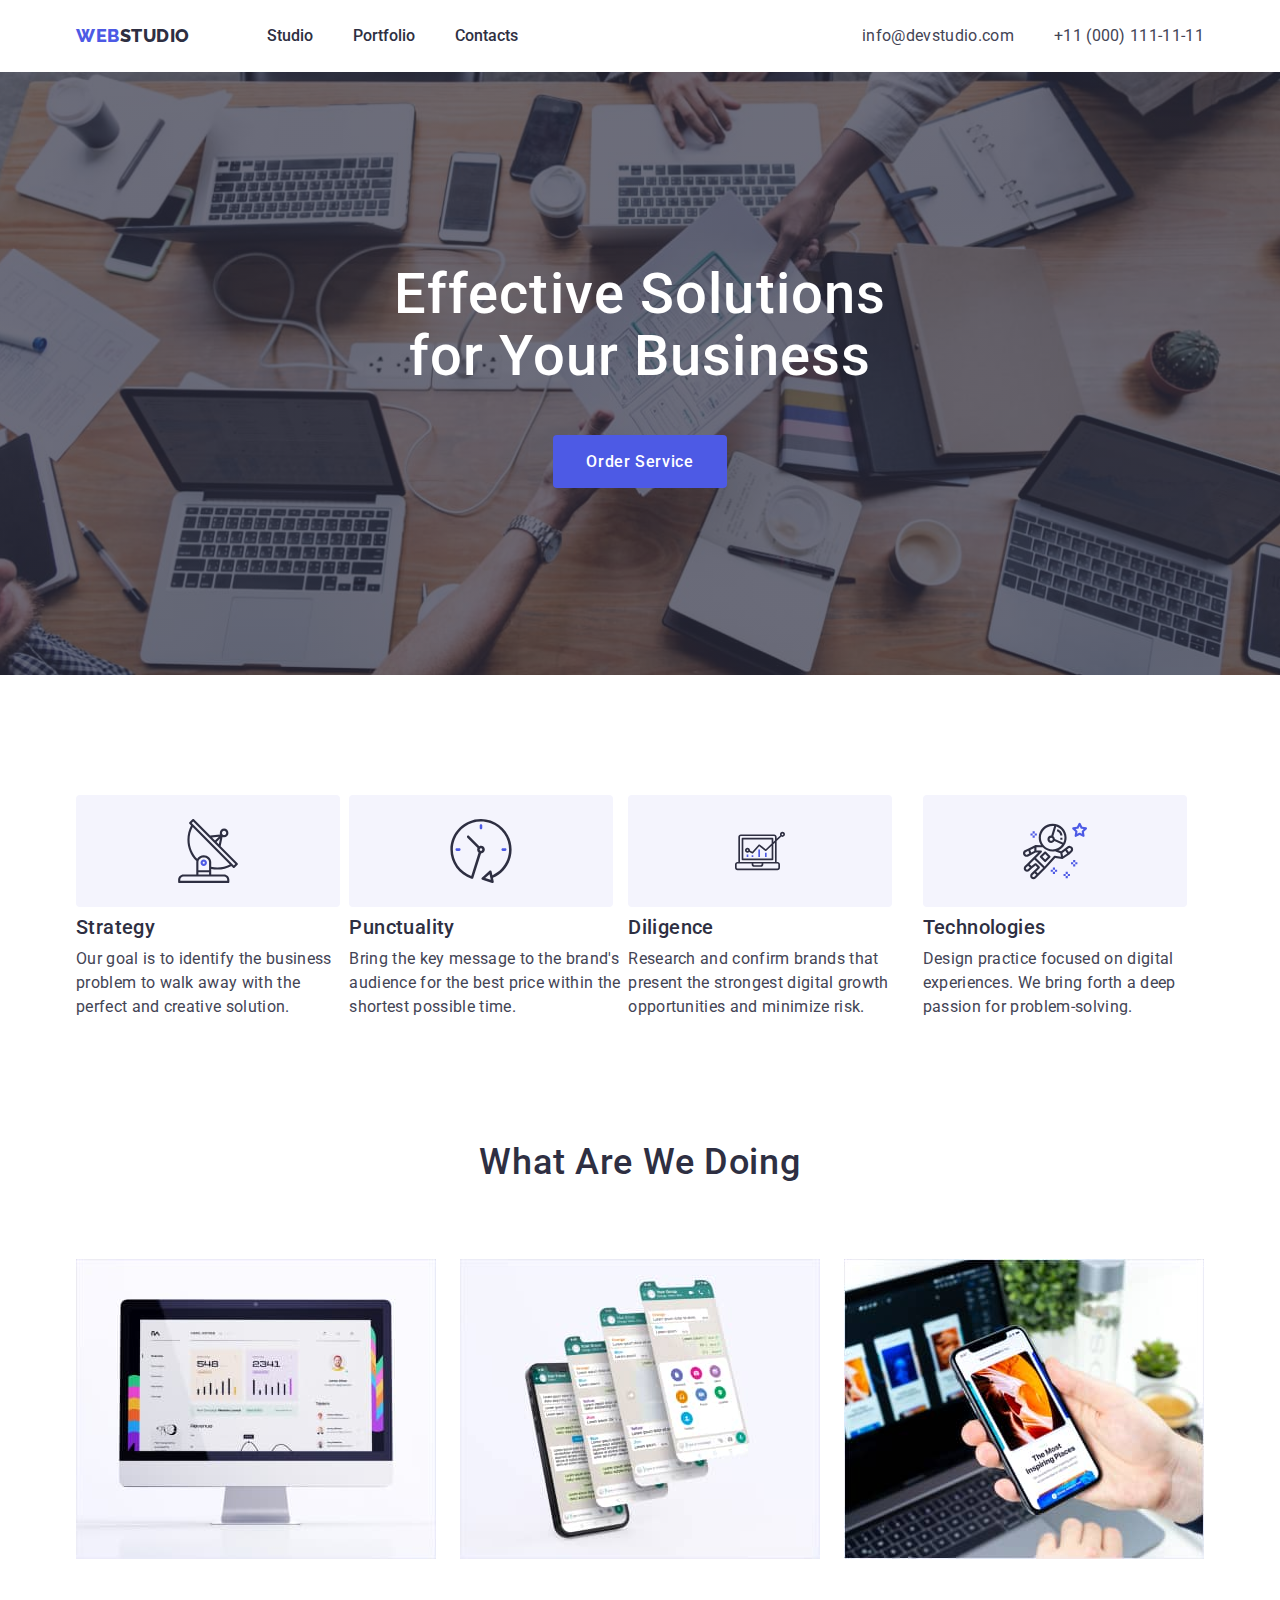
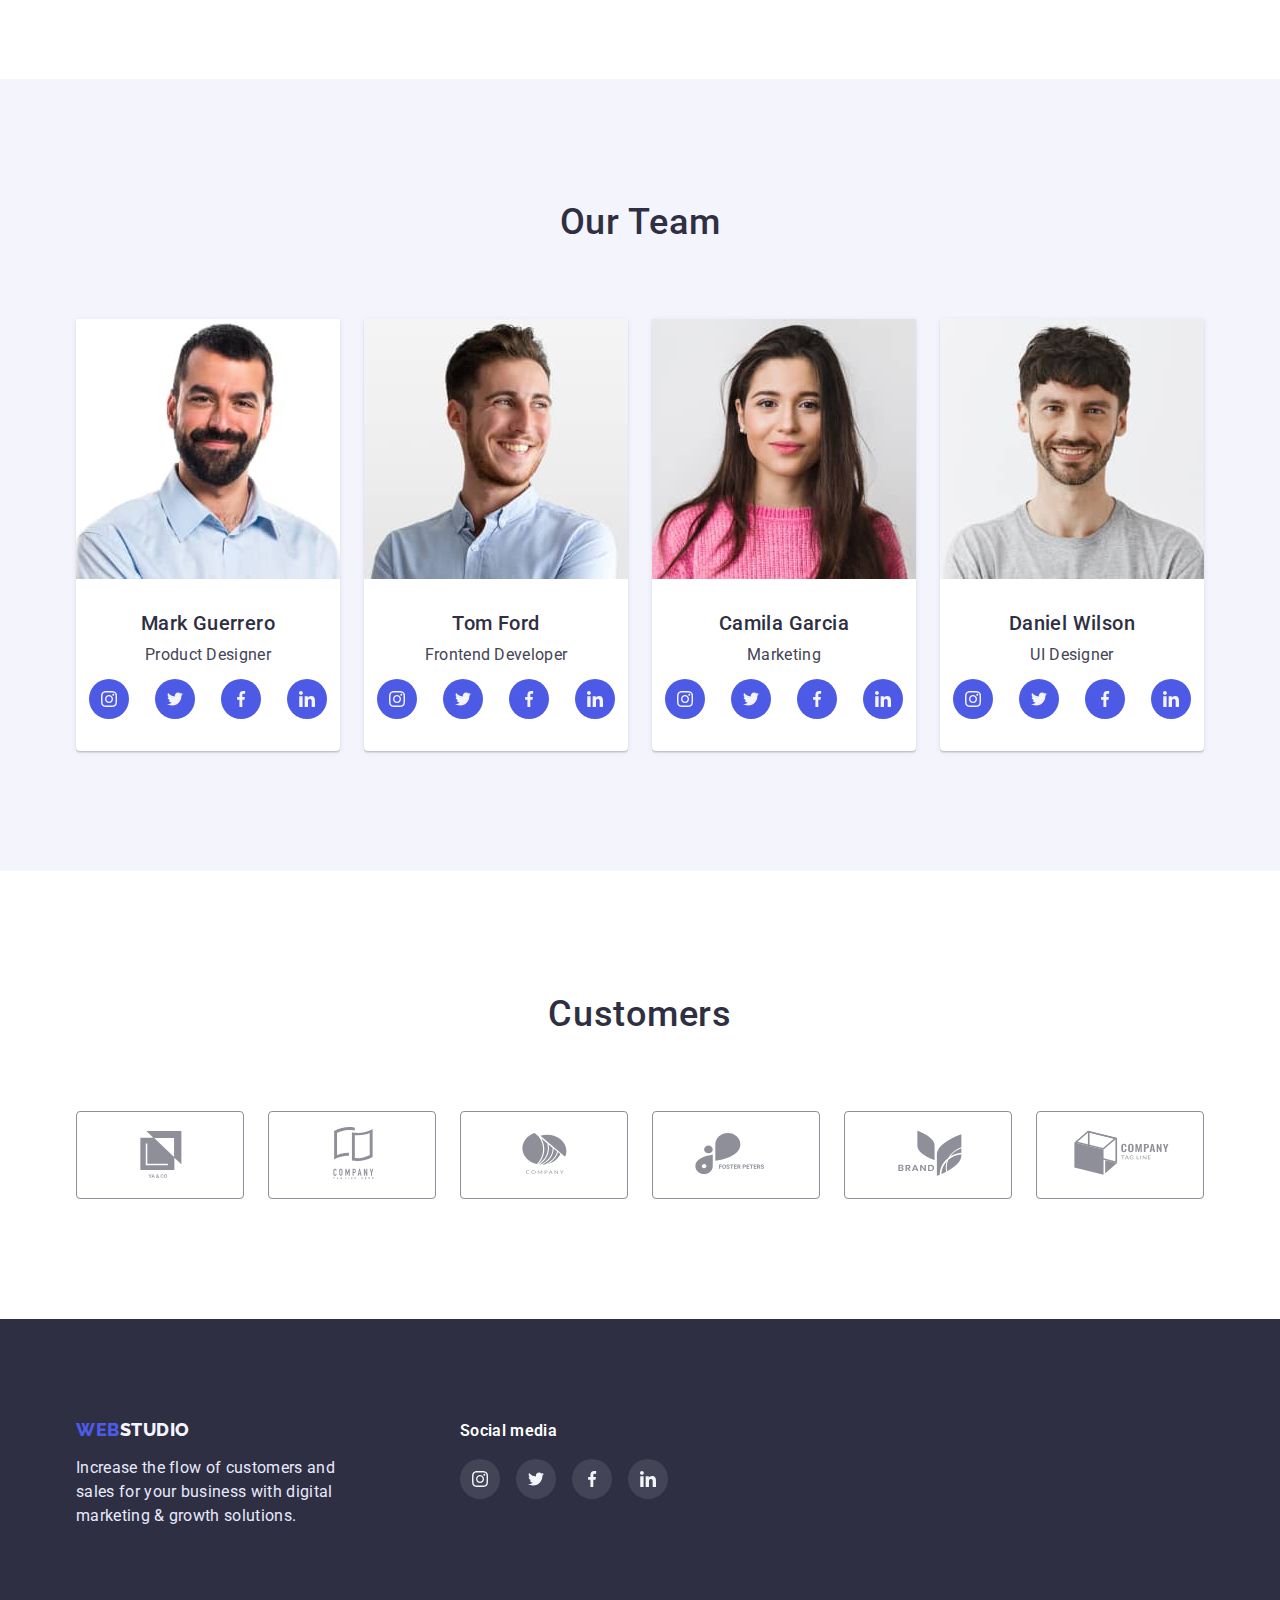
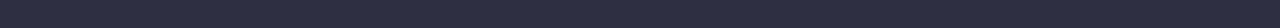
==== commit 30e6a6a5: "Summary" ====
--- a/index.html
+++ b/index.html
@@ -388,16 +388,48 @@
     </main>
     <!--підвал, але без посилань-->
     <footer class="page-footer">
-      <div class="container">
+      <div class="footer-position container">
+        <div class="footer-logo-container">
         <a class="logo-footer link" href="./index.html"
-          >WEB<span class="text-logo-footer">STUDIO</span></a
-        >
-        <div class="text-block">
+          >WEB<span class="text-logo-footer">STUDIO</span></a>
           <p class="text-footer">
             Increase the flow of customers and sales for your business with
             digital marketing & growth solutions.
           </p>
         </div>
+        <div class="footer-social-media">
+          <h3 class="footer-title">Social media</h3>
+          <ul class="social-media-footer list">
+            <li class="social-media-item">
+              <a class="social-media-footer-link link" href="">
+                <svg class="svg-social-media" width="16px" height="16px">
+                  <use href="./images/symbol-defs.svg#icon-instagram"></use>
+                </svg>
+              </a>
+            </li>
+            <li class="social-media-item">
+              <a class="social-media-footer-link link" href="">
+                <svg class="svg-social-media" width="16px" height="16px">
+                  <use href="./images/symbol-defs.svg#icon-twitter"></use>
+                </svg>
+              </a>
+            </li>
+            <li class="social-media-item">
+              <a class="social-media-footer-link link" href="">
+                <svg class="svg-social-media" width="16px" height="16px">
+                  <use href="./images/symbol-defs.svg#icon-facebook"></use>
+                </svg>
+              </a>
+            </li>
+            <li class="social-media-item">
+              <a class="social-media-footer-link link" href="">
+                <svg class="svg-social-media" width="16px" height="16px">
+                  <use href="./images/symbol-defs.svg#icon-linkedin"></use>
+                </svg>
+              </a>
+            </li>
+          </ul>
+        </div>
       </div>
     </footer>
   </body>
--- a/css/styles.css
+++ b/css/styles.css
@@ -327,9 +327,6 @@
     letter-spacing: 0.02em;
     color: var(--text-col);
 }
-.text-block {
-    width: 264px;
-}
 .team-text {
     font-size: 16px;
     line-height: 1.5;
@@ -343,6 +340,15 @@
 }
 
 /* Футер */
+
+.footer-position {
+    display: flex;
+    align-items: baseline;
+}
+.footer-logo-container {
+    width: 264px;
+    margin-right: 120px;
+}
 
 .page-footer {
     background-color: var(--dark);
@@ -454,6 +460,24 @@
     /* border-color: var(--light); */
     /* border: 0.5px solid #F4F4FD; */
 }
+.social-media {
+    display: flex;
+    text-align: center;
+    justify-content: space-around;
+    margin-top: 12px;
+}
+.social-media-link {
+    display: flex;
+    align-items: center;
+    justify-content: center;
+    width: 40px;
+    height: 40px;
+    background-color: var(--primary-brand);
+    border-radius: 50%;
+}
+.svg-social-media {
+    fill: var(--light);
+}
 .customers-list {
     display: flex;
     justify-content: space-between;
@@ -468,26 +492,53 @@
     border-color: var(--subtle-text);
     border-radius: 4px;
 }
-/* .customer-list-link {
-display: flex;
-align-items: center;
-} */
+.customers-list-link {
+    display: flex;
+    justify-content: center;
+    align-items: center;
+    width: 168px;
+    height: 88px;
+    border: 1px solid;
+    border-color: var(--subtle-text);
+    border-radius: 4px;
+}
 .icon-customers {
     width: 104px;
     height: 56px;
-}
-.social-media {
-    display: flex;
-    text-align: center;
-    justify-content: space-around;
-    margin-top: 12px;
-}
-.social-media-link {
+    fill: var(--subtle-text);
+}
+.icon-customers:hover {
+    fill: var(--primary-brand);
+}
+
+.footer-social-media {
+    width: 208px;
+    height: 80px;
+}
+.footer-title {
+margin-bottom: 16px;
+font-weight: 600;
+font-size: 16px;
+line-height: 1.5;
+letter-spacing: 0.02em;
+
+color: var(--pure-white);
+}
+.social-media-footer {
+    display: flex;
+    text-align: center;
+    justify-content: space-between;
+}
+.social-media-footer-link {
     display: flex;
     align-items: center;
     justify-content: center;
     width: 40px;
     height: 40px;
-    background-color: var(--primary-brand);
+    background-color: var(--text-col);
     border-radius: 50%;
-}+}
+.social-media-footer-link:hover,
+.social-media-footer-link:focus {
+    background-color: var(--success);
+}
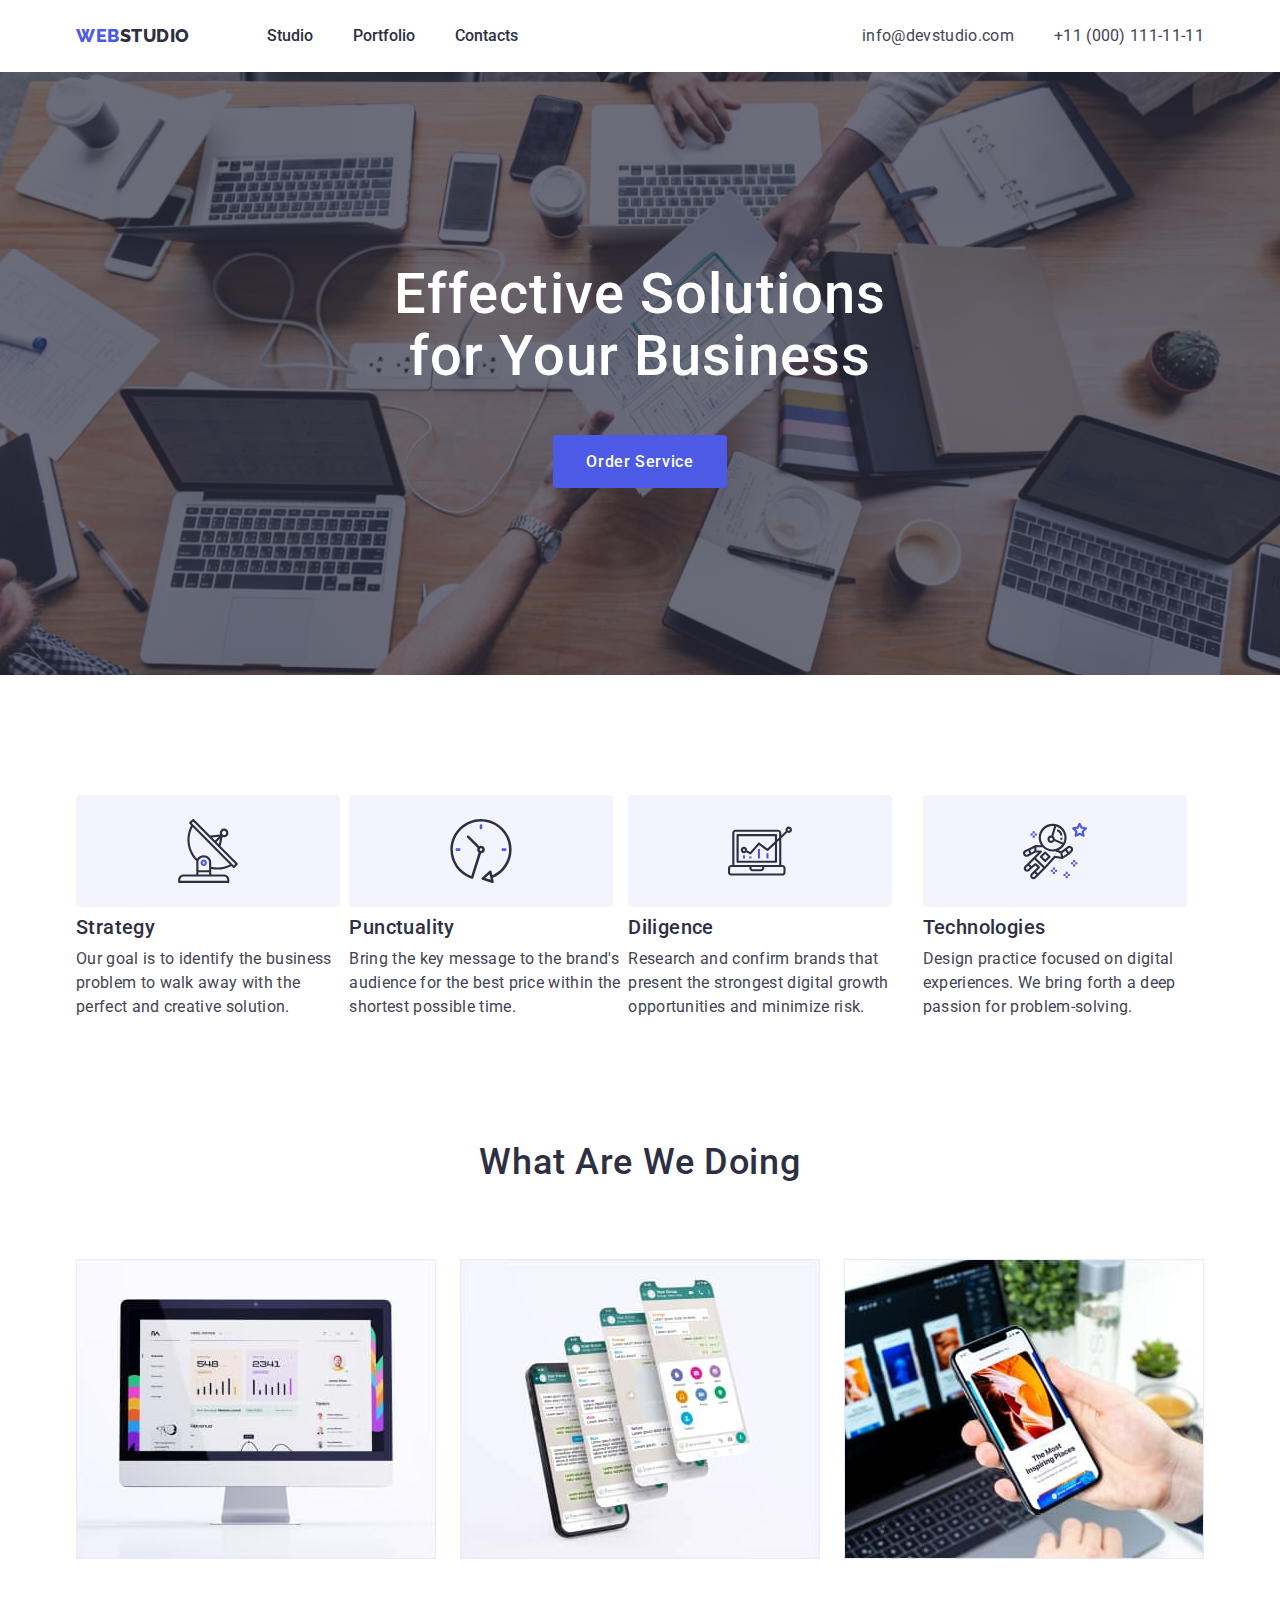
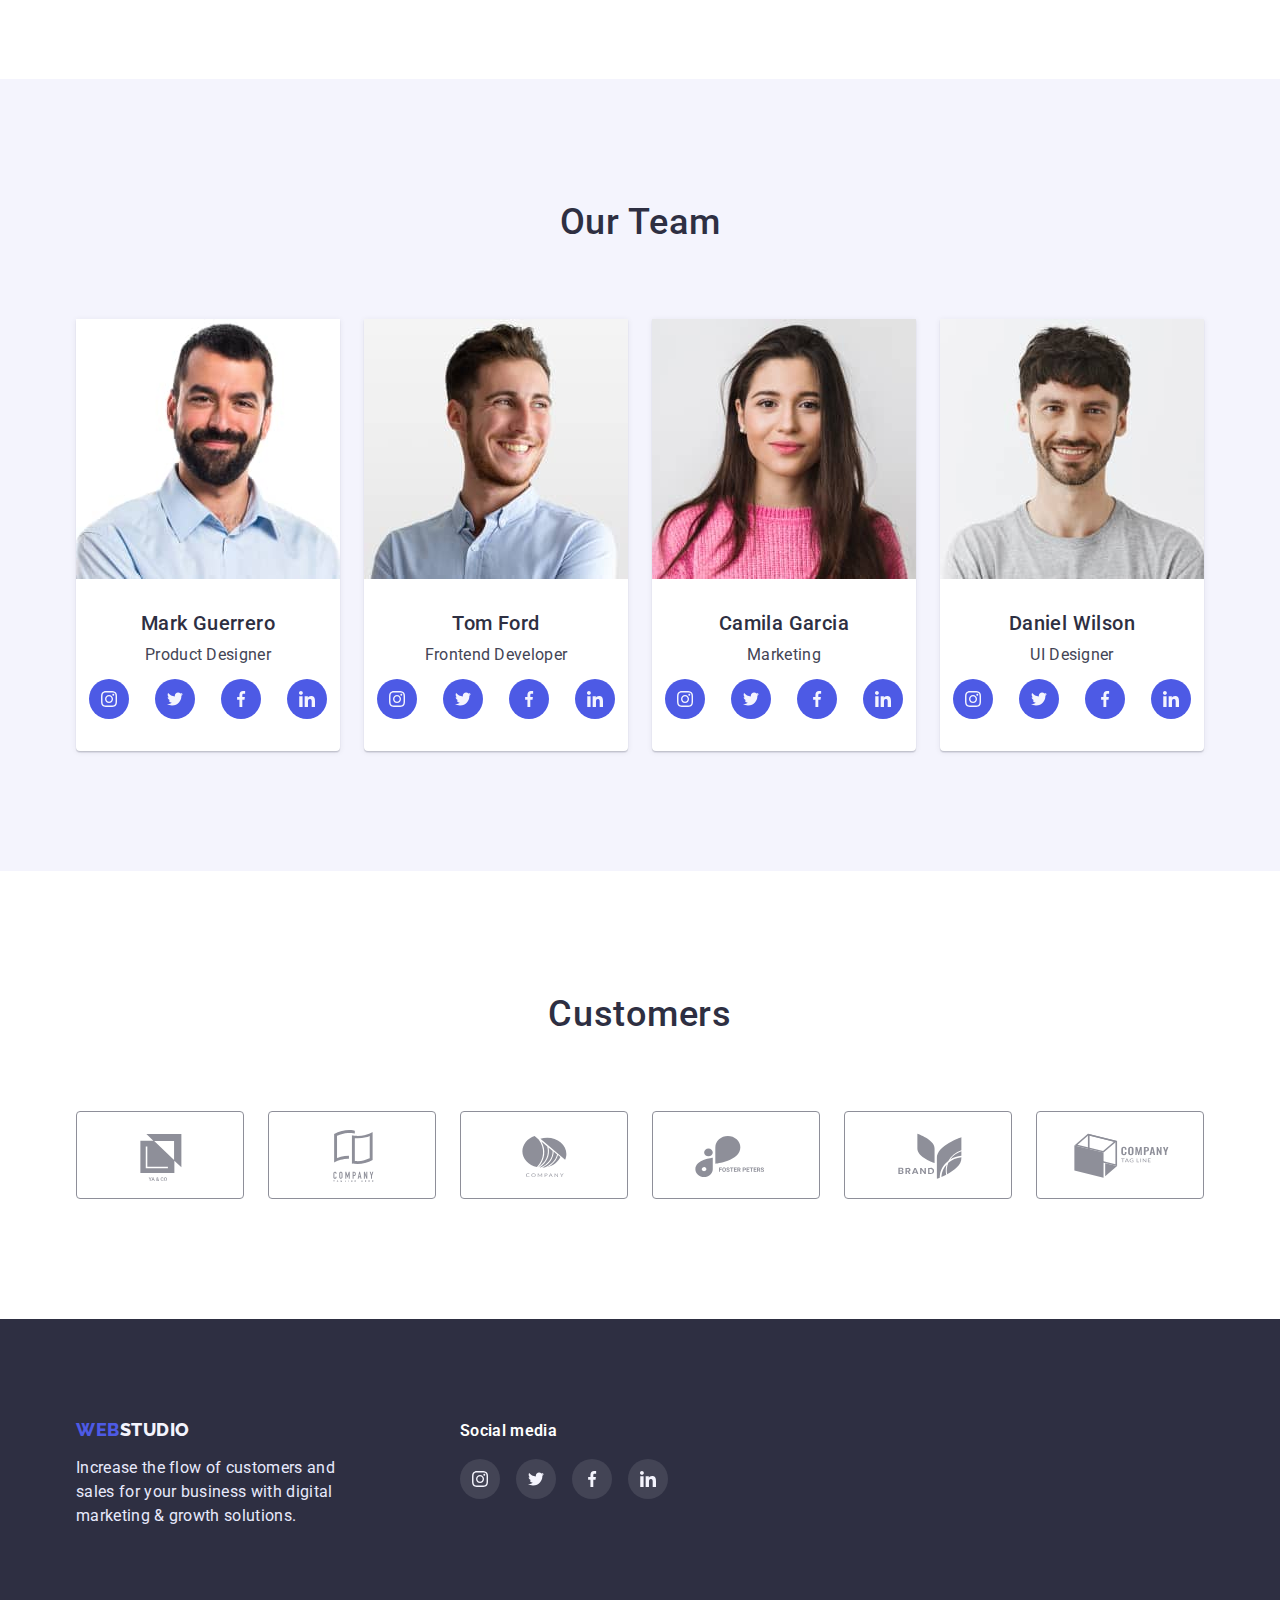
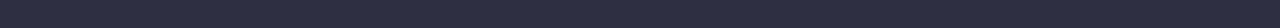
==== commit d9ba2c76: "Summary" ====
--- a/index.html
+++ b/index.html
@@ -1,19 +1,17 @@
 <!DOCTYPE html>
 <html lang="en">
   <head>
-    <meta charset="UTF-8" >
-    <meta http-equiv="X-UA-Compatible" content="IE=edge" >
-    <meta name="viewport" content="width=device-width, initial-scale=1.0" >
+    <meta charset="UTF-8">
+    <meta http-equiv="X-UA-Compatible" content="IE=edge">
+    <meta name="viewport" content="width=device-width, initial-scale=1.0">
     <title>Studio</title>
     <link
       href="https://fonts.googleapis.com/css2?family=Raleway:wght@800&family=Roboto:wght@400;500;700;900&display=swap"
-      rel="stylesheet"
-    >
+      rel="stylesheet">
     <link
       rel="stylesheet"
-      href="https://cdn.jsdelivr.net/npm/modern-normalize@1.1.0/modern-normalize.css"
-    >
-    <link rel="stylesheet" href="css/styles.css" >
+      href="https://cdn.jsdelivr.net/npm/modern-normalize@1.1.0/modern-normalize.css">
+    <link rel="stylesheet" href="css/styles.css">
   </head>
   <body class="page">
     <!--шапка сторінки-->
@@ -55,7 +53,7 @@
       <section class="hero">
         <div class="container">
           <h1 class="hero-title">
-            Effective Solutions <br >for Your Business
+            Effective Solutions <br>for Your Business
           </h1>
 
           <button class="btn" type="button">Order Service</button>
@@ -68,7 +66,7 @@
           <ul class="works-list list">
             <li class="works-list-item">
               <div class="svg-works">
-                <svg class="svg-works-list" widht="60px" height="64px">
+                <svg class="svg-works-list">
                   <use href="./images/symbol-defs.svg#icon-antenna"></use>
                 </svg>
               </div>
@@ -82,7 +80,7 @@
             </li>
             <li class="works-list-item">
               <div class="svg-works">
-                <svg class="svg-works-list" widht="61px" height="64px">
+                <svg class="svg-works-list">
                   <use href="./images/symbol-defs.svg#icon-clock"></use>
                 </svg>
               </div>
@@ -96,7 +94,7 @@
             </li>
             <li class="works-list-item">
               <div class="svg-works">
-                <svg class="svg-works-list" widht="64px" height="50px">
+                <svg class="svg-works-list">
                   <use href="./images/symbol-defs.svg#icon-diagram"></use>
                 </svg>
               </div>
@@ -110,7 +108,7 @@
             </li>
             <li class="works-list-item">
               <div class="svg-works">
-                <svg class="svg-works-list" widht="64px" height="64px">
+                <svg class="svg-works-list">
                   <use href="./images/symbol-defs.svg#icon-astronaut"></use>
                 </svg>
               </div>
@@ -136,24 +134,21 @@
                 class="img-app"
                 src="./images/img1.jpg"
                 alt="personal computer"
-                width="360"
-              >
+                width="360">
             </li>
             <li class="apps-list-item">
               <img
                 class="img-app"
                 src="./images/img2.jpg"
                 alt="app for phone"
-                width="360"
-              >
+                width="360">
             </li>
             <li class="apps-list-item">
               <img
                 class="img-app"
                 src="./images/img3.jpg"
                 alt="mobile phone"
-                width="360"
-              >
+                width="360">
             </li>
           </ul>
         </div>
@@ -169,8 +164,7 @@
                 class="img"
                 src="./images/img4.jpg"
                 alt="our designer"
-                width="264"
-              >
+                width="264">
               <div class="container-our-team">
                 <h3 class="team-title">Mark Guerrero</h3>
                 <p class="team-text">Product Designer</p>
@@ -178,7 +172,9 @@
                   <li class="social-media-item">
                     <a class="social-media-link link" href="">
                       <svg class="svg-social-media" width="16px" height="16px">
-                        <use href="./images/symbol-defs.svg#icon-instagram"></use>
+                        <use
+                          href="./images/symbol-defs.svg#icon-instagram"
+                        ></use>
                       </svg>
                     </a>
                   </li>
@@ -192,14 +188,18 @@
                   <li class="social-media-item">
                     <a class="social-media-link link" href="">
                       <svg class="svg-social-media" width="16px" height="16px">
-                        <use href="./images/symbol-defs.svg#icon-facebook"></use>
-                      </svg>
-                    </a>
-                  </li>
-                  <li class="social-media-item">
-                    <a class="social-media-link link" href="">
-                      <svg class="svg-social-media" width="16px" height="16px">
-                        <use href="./images/symbol-defs.svg#icon-linkedin"></use>
+                        <use
+                          href="./images/symbol-defs.svg#icon-facebook"
+                        ></use>
+                      </svg>
+                    </a>
+                  </li>
+                  <li class="social-media-item">
+                    <a class="social-media-link link" href="">
+                      <svg class="svg-social-media" width="16px" height="16px">
+                        <use
+                          href="./images/symbol-defs.svg#icon-linkedin"
+                        ></use>
                       </svg>
                     </a>
                   </li>
@@ -211,8 +211,7 @@
                 class="img"
                 src="./images/img5.jpg"
                 alt="our developer"
-                width="264"
-              >
+                width="264">
               <div class="container-our-team">
                 <h3 class="team-title">Tom Ford</h3>
                 <p class="team-text">Frontend Developer</p>
@@ -220,7 +219,9 @@
                   <li class="social-media-item">
                     <a class="social-media-link link" href="">
                       <svg class="svg-social-media" width="16px" height="16px">
-                        <use href="./images/symbol-defs.svg#icon-instagram"></use>
+                        <use
+                          href="./images/symbol-defs.svg#icon-instagram"
+                        ></use>
                       </svg>
                     </a>
                   </li>
@@ -234,14 +235,18 @@
                   <li class="social-media-item">
                     <a class="social-media-link link" href="">
                       <svg class="svg-social-media" width="16px" height="16px">
-                        <use href="./images/symbol-defs.svg#icon-facebook"></use>
-                      </svg>
-                    </a>
-                  </li>
-                  <li class="social-media-item">
-                    <a class="social-media-link link" href="">
-                      <svg class="svg-social-media" width="16px" height="16px">
-                        <use href="./images/symbol-defs.svg#icon-linkedin"></use>
+                        <use
+                          href="./images/symbol-defs.svg#icon-facebook"
+                        ></use>
+                      </svg>
+                    </a>
+                  </li>
+                  <li class="social-media-item">
+                    <a class="social-media-link link" href="">
+                      <svg class="svg-social-media" width="16px" height="16px">
+                        <use
+                          href="./images/symbol-defs.svg#icon-linkedin"
+                        ></use>
                       </svg>
                     </a>
                   </li>
@@ -253,8 +258,7 @@
                 class="img"
                 src="./images/img6.jpg"
                 alt="our marketing"
-                width="264"
-              >
+                width="264">
               <div class="container-our-team">
                 <h3 class="team-title">Camila Garcia</h3>
                 <p class="team-text">Marketing</p>
@@ -262,7 +266,9 @@
                   <li class="social-media-item">
                     <a class="social-media-link link" href="">
                       <svg class="svg-social-media" width="16px" height="16px">
-                        <use href="./images/symbol-defs.svg#icon-instagram"></use>
+                        <use
+                          href="./images/symbol-defs.svg#icon-instagram"
+                        ></use>
                       </svg>
                     </a>
                   </li>
@@ -276,14 +282,18 @@
                   <li class="social-media-item">
                     <a class="social-media-link link" href="">
                       <svg class="svg-social-media" width="16px" height="16px">
-                        <use href="./images/symbol-defs.svg#icon-facebook"></use>
-                      </svg>
-                    </a>
-                  </li>
-                  <li class="social-media-item">
-                    <a class="social-media-link link" href="">
-                      <svg class="svg-social-media" width="16px" height="16px">
-                        <use href="./images/symbol-defs.svg#icon-linkedin"></use>
+                        <use
+                          href="./images/symbol-defs.svg#icon-facebook"
+                        ></use>
+                      </svg>
+                    </a>
+                  </li>
+                  <li class="social-media-item">
+                    <a class="social-media-link link" href="">
+                      <svg class="svg-social-media" width="16px" height="16px">
+                        <use
+                          href="./images/symbol-defs.svg#icon-linkedin"
+                        ></use>
                       </svg>
                     </a>
                   </li>
@@ -295,8 +305,7 @@
                 class="img"
                 src="./images/img7.jpg"
                 alt="our ul designer"
-                width="264"
-              >
+                width="264">
               <div class="container-our-team">
                 <h3 class="team-title">Daniel Wilson</h3>
                 <p class="team-text">UI Designer</p>
@@ -304,7 +313,9 @@
                   <li class="social-media-item">
                     <a class="social-media-link link" href="">
                       <svg class="svg-social-media" width="16px" height="16px">
-                        <use href="./images/symbol-defs.svg#icon-instagram"></use>
+                        <use
+                          href="./images/symbol-defs.svg#icon-instagram"
+                        ></use>
                       </svg>
                     </a>
                   </li>
@@ -318,14 +329,18 @@
                   <li class="social-media-item">
                     <a class="social-media-link link" href="">
                       <svg class="svg-social-media" width="16px" height="16px">
-                        <use href="./images/symbol-defs.svg#icon-facebook"></use>
-                      </svg>
-                    </a>
-                  </li>
-                  <li class="social-media-item">
-                    <a class="social-media-link link" href="">
-                      <svg class="svg-social-media" width="16px" height="16px">
-                        <use href="./images/symbol-defs.svg#icon-linkedin"></use>
+                        <use
+                          href="./images/symbol-defs.svg#icon-facebook"
+                        ></use>
+                      </svg>
+                    </a>
+                  </li>
+                  <li class="social-media-item">
+                    <a class="social-media-link link" href="">
+                      <svg class="svg-social-media" width="16px" height="16px">
+                        <use
+                          href="./images/symbol-defs.svg#icon-linkedin"
+                        ></use>
                       </svg>
                     </a>
                   </li>
@@ -347,7 +362,7 @@
               </a>
             </li>
             <li class="customer-list-item">
-              <a class="customer-list-link link"href="">
+              <a class="customer-list-link link" href="">
                 <svg class="icon-customers">
                   <use href="./images/symbol-defs.svg#icon-logo2"></use>
                 </svg>
@@ -383,15 +398,15 @@
             </li>
           </ul>
         </div>
-
       </section>
     </main>
     <!--підвал, але без посилань-->
     <footer class="page-footer">
       <div class="footer-position container">
         <div class="footer-logo-container">
-        <a class="logo-footer link" href="./index.html"
-          >WEB<span class="text-logo-footer">STUDIO</span></a>
+          <a class="logo-footer link" href="./index.html"
+            >WEB<span class="text-logo-footer">STUDIO</span></a
+          >
           <p class="text-footer">
             Increase the flow of customers and sales for your business with
             digital marketing & growth solutions.
--- a/css/styles.css
+++ b/css/styles.css
@@ -192,7 +192,7 @@
 }
 .btn:hover,
 .btn:focus {
-    color: var(--accent);
+    color: var(--pure-white);
     background-color: var(--primary-brand);
     border: 1px solid;
     border-color: var(--primary-brand);
@@ -278,13 +278,12 @@
     width: 264px;
     height: 112px;
     border-radius: 4px;
-
-    /* outline: 1px solid red; */
     background-color: var(--light);
     margin-bottom: 8px;
 }
 .svg-works-list {
-    position: center;
+    width: 64px;
+    height: 64px;
 }
 .apps-list {
     display: flex;
@@ -486,26 +485,26 @@
     display: flex;
     justify-content: center;
     align-items: center;
+}
+.customer-list-link {
+    display: flex;
+    justify-content: center;
+    align-items: center;
     width: 168px;
     height: 88px;
+    color: var(--subtle-text);
     border: 1px solid;
     border-color: var(--subtle-text);
     border-radius: 4px;
 }
-.customers-list-link {
-    display: flex;
-    justify-content: center;
-    align-items: center;
-    width: 168px;
-    height: 88px;
-    border: 1px solid;
-    border-color: var(--subtle-text);
-    border-radius: 4px;
+.customer-list-link:hover {
+    color: var(--primary-brand);
+    border-color: var(--primary-brand);
 }
 .icon-customers {
     width: 104px;
     height: 56px;
-    fill: var(--subtle-text);
+    fill: currentColor;
 }
 .icon-customers:hover {
     fill: var(--primary-brand);
